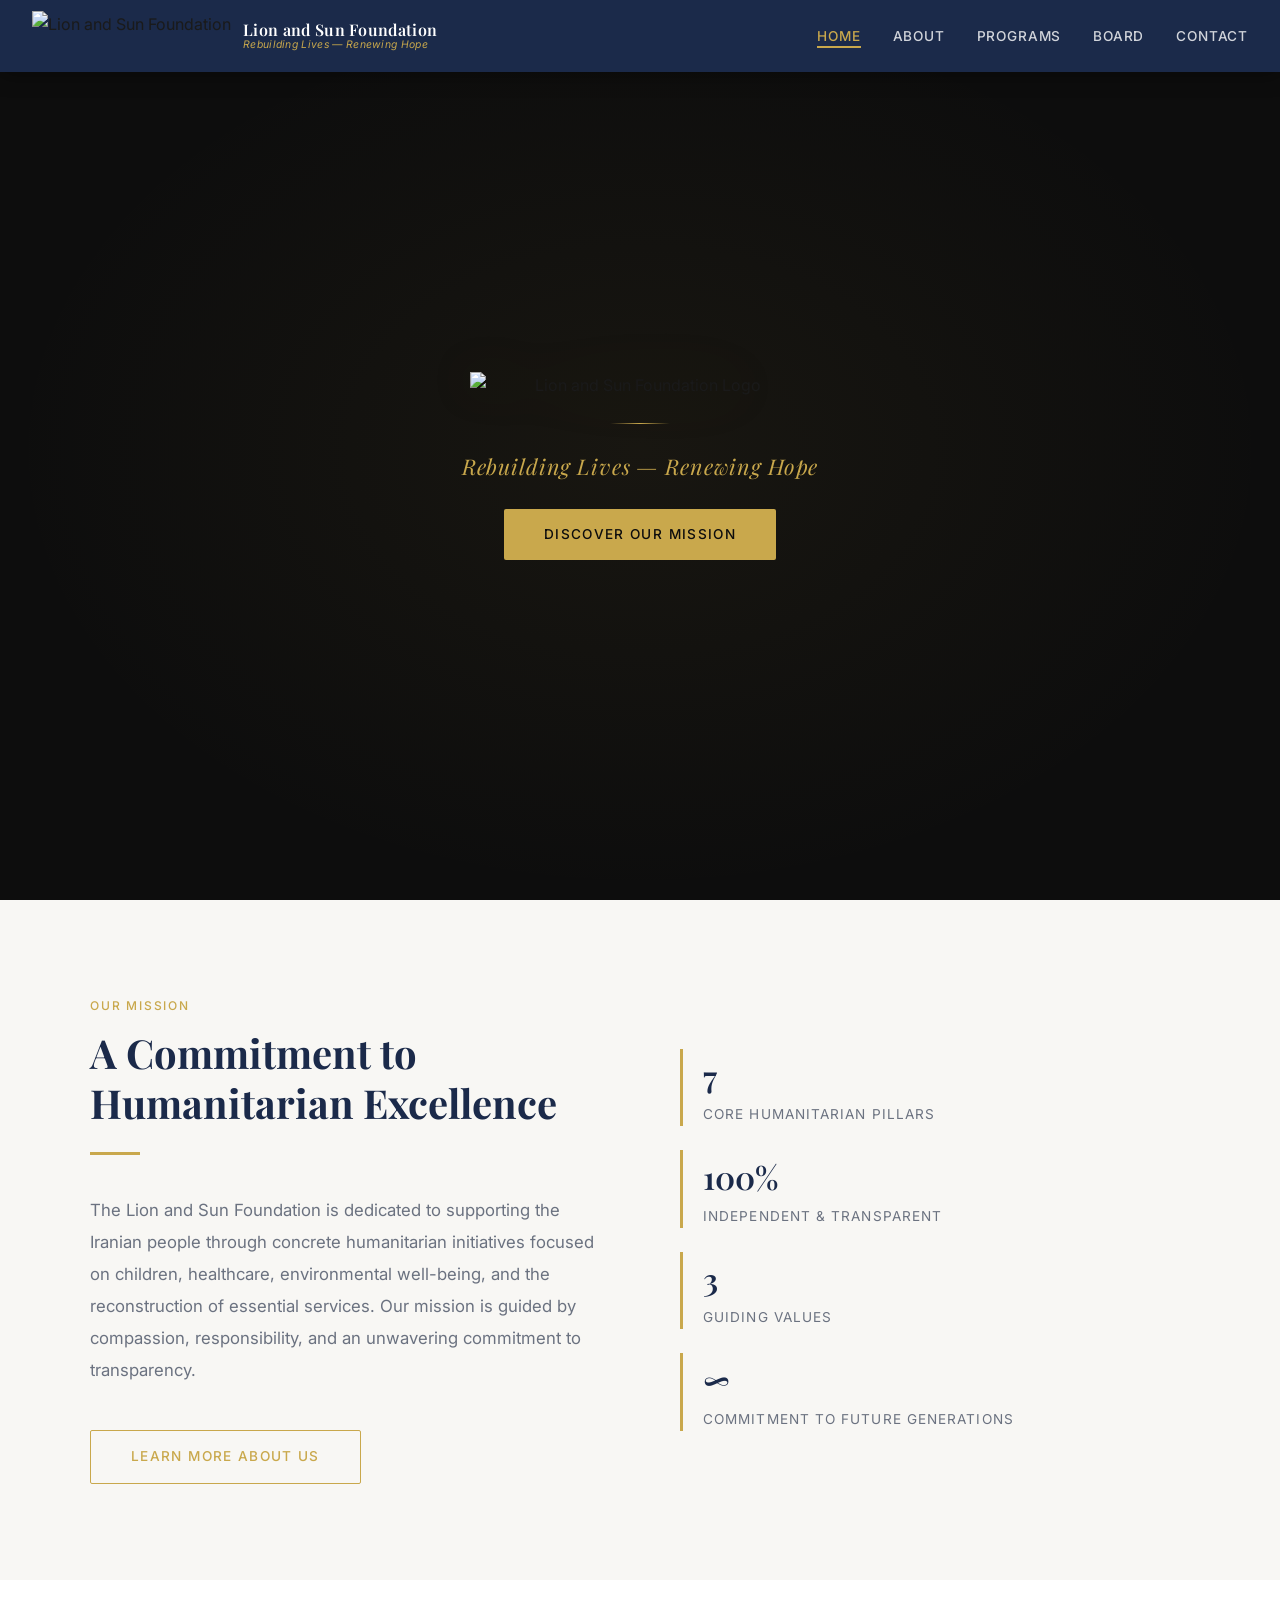
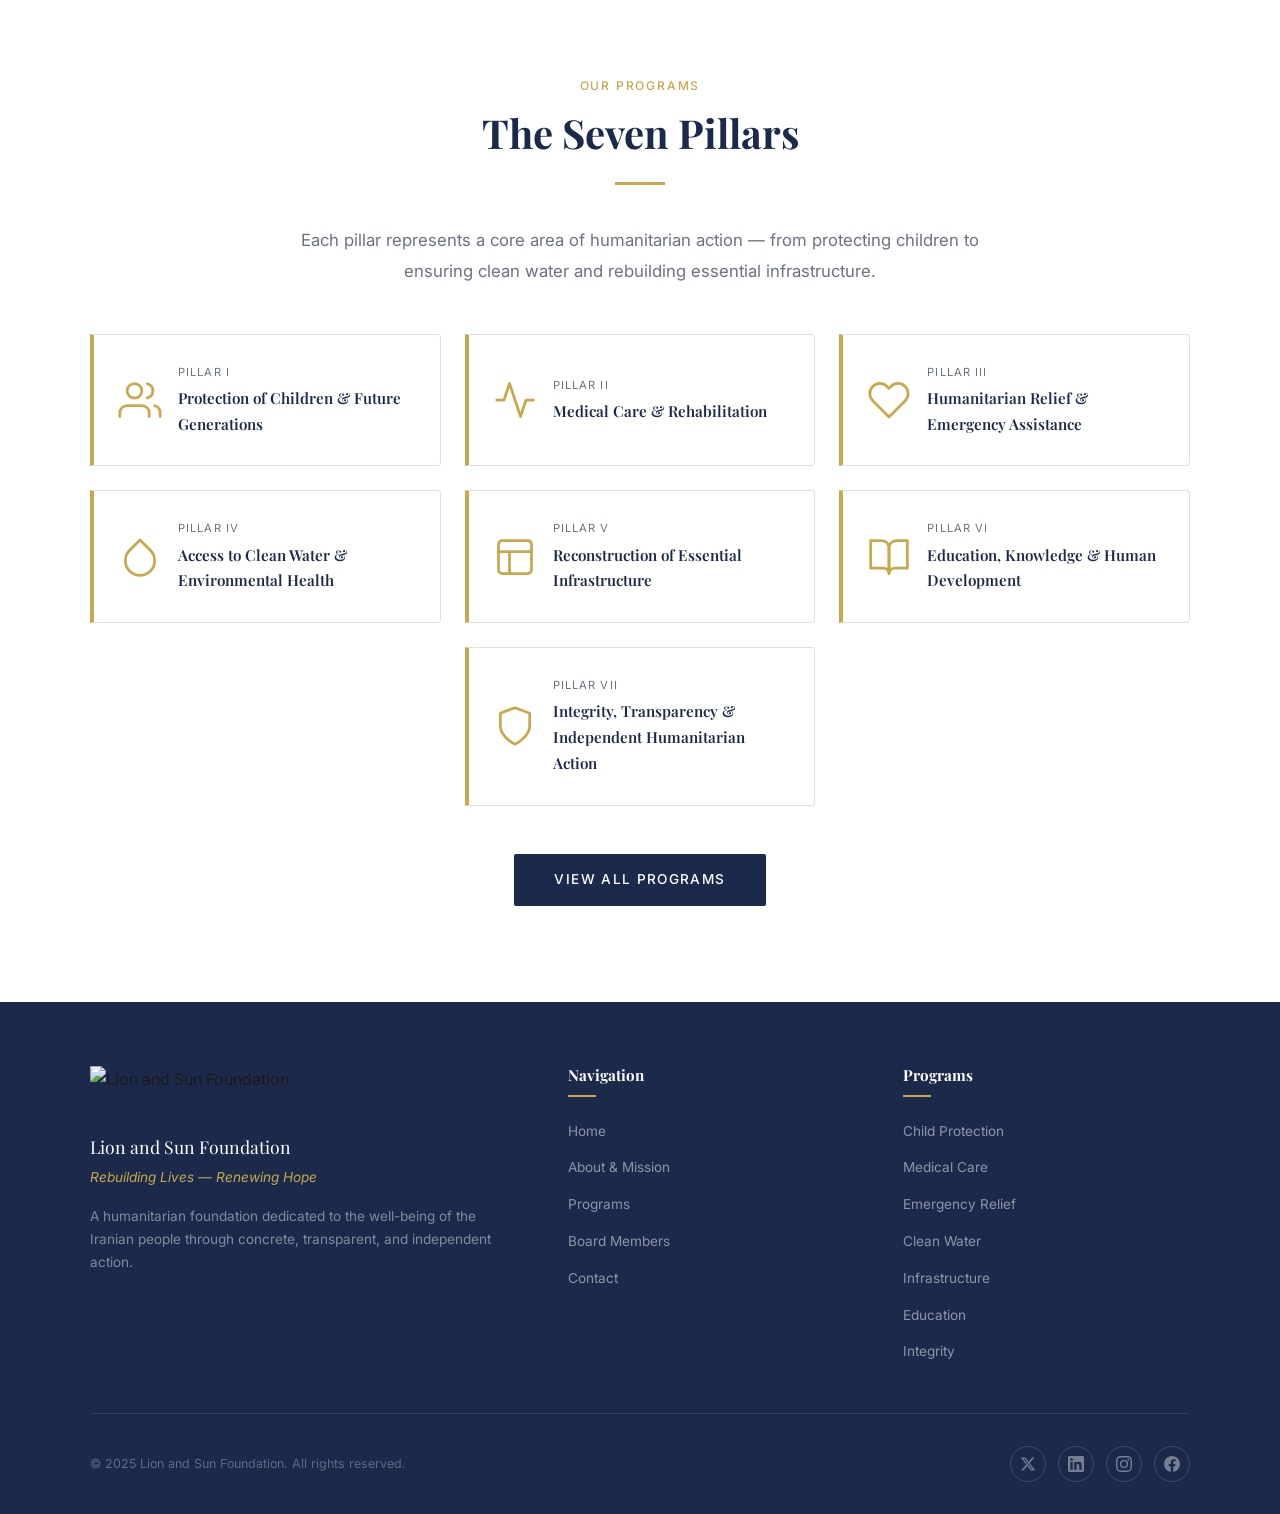
==== index.html @ 1ffb6595 "Initial commit — Lion and Sun Foundation website Complete 5-page institutional website: Home, About," ====
<!DOCTYPE html>
<html lang="en">
<head>
  <meta charset="UTF-8" />
  <meta name="viewport" content="width=device-width, initial-scale=1.0" />
  <title>Lion and Sun Foundation</title>
  <meta name="description" content="The Lion and Sun Foundation is dedicated to supporting the Iranian people through concrete humanitarian initiatives." />
  <link rel="icon" type="image/png" href="logo.png" />
  <link rel="stylesheet" href="styles.css" />
</head>
<body>

  <!-- ── NAVBAR ── -->
  <nav class="navbar" id="navbar">
    <a href="index.html" class="navbar-brand">
      <img src="logo.png" alt="Lion and Sun Foundation" />
      <div class="navbar-brand-text">
        <span class="navbar-brand-name">Lion and Sun Foundation</span>
        <span class="navbar-brand-tagline">Rebuilding Lives — Renewing Hope</span>
      </div>
    </a>
    <button class="navbar-toggle" aria-label="Toggle menu">
      <span></span><span></span><span></span>
    </button>
    <ul class="navbar-nav">
      <li><a href="index.html">Home</a></li>
      <li><a href="about.html">About</a></li>
      <li><a href="programs.html">Programs</a></li>
      <li><a href="board.html">Board</a></li>
      <li><a href="contact.html">Contact</a></li>
    </ul>
  </nav>

  <!-- ── HERO ── -->
  <section class="hero" id="hero">
    <div class="hero-inner">
      <img src="logo.png" alt="Lion and Sun Foundation Logo" class="hero-logo" />
      <div class="hero-divider"></div>
      <p class="hero-tagline">Rebuilding Lives — Renewing Hope</p>
      <div class="hero-cta">
        <a href="about.html" class="btn btn-gold">Discover Our Mission</a>
      </div>
    </div>
  </section>

  <!-- ── MISSION ── -->
  <section class="mission-section">
    <div class="container">
      <div class="mission-grid">
        <div>
          <p class="section-label reveal">Our Mission</p>
          <h2 class="section-title reveal">A Commitment to<br />Humanitarian Excellence</h2>
          <div class="section-divider reveal"></div>
          <p class="mission-text reveal">
            The Lion and Sun Foundation is dedicated to supporting the Iranian people through concrete humanitarian initiatives focused on children, healthcare, environmental well-being, and the reconstruction of essential services. Our mission is guided by compassion, responsibility, and an unwavering commitment to transparency.
          </p>
          <br />
          <a href="about.html" class="btn btn-outline-gold reveal" style="margin-top:1rem;">Learn More About Us</a>
        </div>
        <div class="mission-accent">
          <div class="mission-stat reveal reveal-delay-1">
            <div class="mission-stat-number">7</div>
            <div class="mission-stat-label">Core Humanitarian Pillars</div>
          </div>
          <div class="mission-stat reveal reveal-delay-2">
            <div class="mission-stat-number">100%</div>
            <div class="mission-stat-label">Independent &amp; Transparent</div>
          </div>
          <div class="mission-stat reveal reveal-delay-3">
            <div class="mission-stat-number">3</div>
            <div class="mission-stat-label">Guiding Values</div>
          </div>
          <div class="mission-stat reveal reveal-delay-4">
            <div class="mission-stat-number">∞</div>
            <div class="mission-stat-label">Commitment to Future Generations</div>
          </div>
        </div>
      </div>
    </div>
  </section>

  <!-- ── PILLARS PREVIEW ── -->
  <section class="pillars-section">
    <div class="container">
      <div class="text-center">
        <p class="section-label reveal">Our Programs</p>
        <h2 class="section-title reveal">The Seven Pillars</h2>
        <div class="section-divider center reveal"></div>
        <p class="section-intro reveal" style="margin: 0 auto 0;">
          Each pillar represents a core area of humanitarian action — from protecting children to ensuring clean water and rebuilding essential infrastructure.
        </p>
      </div>

      <div class="pillars-grid" style="margin-top:3rem;">

        <!-- Pillar 1 -->
        <a href="programs.html#pillar-1" class="pillar-card reveal reveal-delay-1">
          <div class="pillar-card-icon">
            <svg viewBox="0 0 24 24" fill="none" stroke="currentColor" stroke-width="1.5" stroke-linecap="round" stroke-linejoin="round">
              <path d="M17 21v-2a4 4 0 0 0-4-4H5a4 4 0 0 0-4 4v2"/>
              <circle cx="9" cy="7" r="4"/>
              <path d="M23 21v-2a4 4 0 0 0-3-3.87"/>
              <path d="M16 3.13a4 4 0 0 1 0 7.75"/>
            </svg>
          </div>
          <div>
            <div class="pillar-card-number">Pillar I</div>
            <div class="pillar-card-title">Protection of Children &amp; Future Generations</div>
          </div>
        </a>

        <!-- Pillar 2 -->
        <a href="programs.html#pillar-2" class="pillar-card reveal reveal-delay-2">
          <div class="pillar-card-icon">
            <svg viewBox="0 0 24 24" fill="none" stroke="currentColor" stroke-width="1.5" stroke-linecap="round" stroke-linejoin="round">
              <path d="M22 12h-4l-3 9L9 3l-3 9H2"/>
            </svg>
          </div>
          <div>
            <div class="pillar-card-number">Pillar II</div>
            <div class="pillar-card-title">Medical Care &amp; Rehabilitation</div>
          </div>
        </a>

        <!-- Pillar 3 -->
        <a href="programs.html#pillar-3" class="pillar-card reveal reveal-delay-3">
          <div class="pillar-card-icon">
            <svg viewBox="0 0 24 24" fill="none" stroke="currentColor" stroke-width="1.5" stroke-linecap="round" stroke-linejoin="round">
              <path d="M20.84 4.61a5.5 5.5 0 0 0-7.78 0L12 5.67l-1.06-1.06a5.5 5.5 0 0 0-7.78 7.78l1.06 1.06L12 21.23l7.78-7.78 1.06-1.06a5.5 5.5 0 0 0 0-7.78z"/>
            </svg>
          </div>
          <div>
            <div class="pillar-card-number">Pillar III</div>
            <div class="pillar-card-title">Humanitarian Relief &amp; Emergency Assistance</div>
          </div>
        </a>

        <!-- Pillar 4 -->
        <a href="programs.html#pillar-4" class="pillar-card reveal reveal-delay-1">
          <div class="pillar-card-icon">
            <svg viewBox="0 0 24 24" fill="none" stroke="currentColor" stroke-width="1.5" stroke-linecap="round" stroke-linejoin="round">
              <path d="M12 2.69l5.66 5.66a8 8 0 1 1-11.31 0z"/>
            </svg>
          </div>
          <div>
            <div class="pillar-card-number">Pillar IV</div>
            <div class="pillar-card-title">Access to Clean Water &amp; Environmental Health</div>
          </div>
        </a>

        <!-- Pillar 5 -->
        <a href="programs.html#pillar-5" class="pillar-card reveal reveal-delay-2">
          <div class="pillar-card-icon">
            <svg viewBox="0 0 24 24" fill="none" stroke="currentColor" stroke-width="1.5" stroke-linecap="round" stroke-linejoin="round">
              <rect x="3" y="3" width="18" height="18" rx="2" ry="2"/>
              <path d="M3 9h18M9 21V9"/>
            </svg>
          </div>
          <div>
            <div class="pillar-card-number">Pillar V</div>
            <div class="pillar-card-title">Reconstruction of Essential Infrastructure</div>
          </div>
        </a>

        <!-- Pillar 6 -->
        <a href="programs.html#pillar-6" class="pillar-card reveal reveal-delay-3">
          <div class="pillar-card-icon">
            <svg viewBox="0 0 24 24" fill="none" stroke="currentColor" stroke-width="1.5" stroke-linecap="round" stroke-linejoin="round">
              <path d="M2 3h6a4 4 0 0 1 4 4v14a3 3 0 0 0-3-3H2z"/>
              <path d="M22 3h-6a4 4 0 0 0-4 4v14a3 3 0 0 1 3-3h7z"/>
            </svg>
          </div>
          <div>
            <div class="pillar-card-number">Pillar VI</div>
            <div class="pillar-card-title">Education, Knowledge &amp; Human Development</div>
          </div>
        </a>

        <!-- Pillar 7 — centered last -->
        <a href="programs.html#pillar-7" class="pillar-card reveal" style="grid-column: 2;">
          <div class="pillar-card-icon">
            <svg viewBox="0 0 24 24" fill="none" stroke="currentColor" stroke-width="1.5" stroke-linecap="round" stroke-linejoin="round">
              <path d="M12 22s8-4 8-10V5l-8-3-8 3v7c0 6 8 10 8 10z"/>
            </svg>
          </div>
          <div>
            <div class="pillar-card-number">Pillar VII</div>
            <div class="pillar-card-title">Integrity, Transparency &amp; Independent Humanitarian Action</div>
          </div>
        </a>

      </div>

      <div class="text-center reveal" style="margin-top:3rem;">
        <a href="programs.html" class="btn btn-navy">View All Programs</a>
      </div>
    </div>
  </section>

  <!-- ── FOOTER ── -->
  <footer class="footer">
    <div class="footer-inner">
      <div class="footer-top">
        <div class="footer-brand">
          <img src="logo.png" alt="Lion and Sun Foundation" />
          <div class="footer-brand-name">Lion and Sun Foundation</div>
          <div class="footer-tagline">Rebuilding Lives — Renewing Hope</div>
          <p class="footer-desc">A humanitarian foundation dedicated to the well-being of the Iranian people through concrete, transparent, and independent action.</p>
        </div>
        <div class="footer-col">
          <h4>Navigation</h4>
          <ul>
            <li><a href="index.html">Home</a></li>
            <li><a href="about.html">About &amp; Mission</a></li>
            <li><a href="programs.html">Programs</a></li>
            <li><a href="board.html">Board Members</a></li>
            <li><a href="contact.html">Contact</a></li>
          </ul>
        </div>
        <div class="footer-col">
          <h4>Programs</h4>
          <ul>
            <li><a href="programs.html#pillar-1">Child Protection</a></li>
            <li><a href="programs.html#pillar-2">Medical Care</a></li>
            <li><a href="programs.html#pillar-3">Emergency Relief</a></li>
            <li><a href="programs.html#pillar-4">Clean Water</a></li>
            <li><a href="programs.html#pillar-5">Infrastructure</a></li>
            <li><a href="programs.html#pillar-6">Education</a></li>
            <li><a href="programs.html#pillar-7">Integrity</a></li>
          </ul>
        </div>
      </div>
      <div class="footer-bottom">
        <p class="footer-copy">&copy; 2025 Lion and Sun Foundation. All rights reserved.</p>
        <div class="footer-social">
          <!-- Twitter/X -->
          <a href="#" aria-label="Twitter">
            <svg width="16" height="16" viewBox="0 0 24 24" fill="currentColor"><path d="M18.244 2.25h3.308l-7.227 8.26 8.502 11.24H16.17l-5.214-6.817L4.99 21.75H1.68l7.73-8.835L1.254 2.25H8.08l4.713 6.231zm-1.161 17.52h1.833L7.084 4.126H5.117z"/></svg>
          </a>
          <!-- LinkedIn -->
          <a href="#" aria-label="LinkedIn">
            <svg width="16" height="16" viewBox="0 0 24 24" fill="currentColor"><path d="M20.447 20.452h-3.554v-5.569c0-1.328-.027-3.037-1.852-3.037-1.853 0-2.136 1.445-2.136 2.939v5.667H9.351V9h3.414v1.561h.046c.477-.9 1.637-1.85 3.37-1.85 3.601 0 4.267 2.37 4.267 5.455v6.286zM5.337 7.433a2.062 2.062 0 0 1-2.063-2.065 2.064 2.064 0 1 1 2.063 2.065zm1.782 13.019H3.555V9h3.564v11.452zM22.225 0H1.771C.792 0 0 .774 0 1.729v20.542C0 23.227.792 24 1.771 24h20.451C23.2 24 24 23.227 24 22.271V1.729C24 .774 23.2 0 22.222 0h.003z"/></svg>
          </a>
          <!-- Instagram -->
          <a href="#" aria-label="Instagram">
            <svg width="16" height="16" viewBox="0 0 24 24" fill="currentColor"><path d="M12 2.163c3.204 0 3.584.012 4.85.07 3.252.148 4.771 1.691 4.919 4.919.058 1.265.069 1.645.069 4.849 0 3.205-.012 3.584-.069 4.849-.149 3.225-1.664 4.771-4.919 4.919-1.266.058-1.644.07-4.85.07-3.204 0-3.584-.012-4.849-.07-3.26-.149-4.771-1.699-4.919-4.92-.058-1.265-.07-1.644-.07-4.849 0-3.204.013-3.583.07-4.849.149-3.227 1.664-4.771 4.919-4.919 1.266-.057 1.645-.069 4.849-.069zm0-2.163c-3.259 0-3.667.014-4.947.072-4.358.2-6.78 2.618-6.98 6.98-.059 1.281-.073 1.689-.073 4.948 0 3.259.014 3.668.072 4.948.2 4.358 2.618 6.78 6.98 6.98 1.281.058 1.689.072 4.948.072 3.259 0 3.668-.014 4.948-.072 4.354-.2 6.782-2.618 6.979-6.98.059-1.28.073-1.689.073-4.948 0-3.259-.014-3.667-.072-4.947-.196-4.354-2.617-6.78-6.979-6.98-1.281-.059-1.69-.073-4.949-.073zm0 5.838a6.162 6.162 0 1 0 0 12.324 6.162 6.162 0 0 0 0-12.324zM12 16a4 4 0 1 1 0-8 4 4 0 0 1 0 8zm6.406-11.845a1.44 1.44 0 1 0 0 2.881 1.44 1.44 0 0 0 0-2.881z"/></svg>
          </a>
          <!-- Facebook -->
          <a href="#" aria-label="Facebook">
            <svg width="16" height="16" viewBox="0 0 24 24" fill="currentColor"><path d="M24 12.073c0-6.627-5.373-12-12-12s-12 5.373-12 12c0 5.99 4.388 10.954 10.125 11.854v-8.385H7.078v-3.47h3.047V9.43c0-3.007 1.792-4.669 4.533-4.669 1.312 0 2.686.235 2.686.235v2.953H15.83c-1.491 0-1.956.925-1.956 1.874v2.25h3.328l-.532 3.47h-2.796v8.385C19.612 23.027 24 18.062 24 12.073z"/></svg>
          </a>
        </div>
      </div>
    </div>
  </footer>

  <script src="script.js"></script>
</body>
</html>
---- styles.css ----
/* ============================================
   LION AND SUN FOUNDATION — Global Styles
   ============================================ */

@import url('https://fonts.googleapis.com/css2?family=Playfair+Display:ital,wght@0,400;0,600;0,700;1,400;1,600&family=Inter:wght@300;400;500;600&display=swap');

:root {
  --navy: #1B2A4A;
  --gold: #C9A84C;
  --gold-light: #e0c278;
  --dark: #0D0D0D;
  --white: #FFFFFF;
  --light-bg: #F8F7F4;
  --text-dark: #1a1a1a;
  --text-muted: #6b7280;
  --border: #e5e0d5;
  --transition: all 0.3s ease;
}

*, *::before, *::after {
  box-sizing: border-box;
  margin: 0;
  padding: 0;
}

html {
  scroll-behavior: smooth;
}

body {
  font-family: 'Inter', sans-serif;
  color: var(--text-dark);
  background: var(--white);
  line-height: 1.7;
  overflow-x: hidden;
}

h1, h2, h3, h4, h5 {
  font-family: 'Playfair Display', serif;
  line-height: 1.25;
}

a {
  text-decoration: none;
  color: inherit;
}

img {
  max-width: 100%;
  display: block;
}

/* ============================================
   NAVBAR
   ============================================ */

.navbar {
  position: fixed;
  top: 0;
  left: 0;
  right: 0;
  z-index: 1000;
  background: var(--navy);
  padding: 0 2rem;
  height: 72px;
  display: flex;
  align-items: center;
  justify-content: space-between;
  box-shadow: 0 2px 20px rgba(0,0,0,0.4);
  transition: var(--transition);
}

.navbar.scrolled {
  height: 64px;
  background: rgba(27, 42, 74, 0.97);
  backdrop-filter: blur(10px);
}

.navbar-brand {
  display: flex;
  align-items: center;
  gap: 0.75rem;
}

.navbar-brand img {
  height: 50px;
  width: auto;
}

.navbar-brand-text {
  display: flex;
  flex-direction: column;
  line-height: 1.2;
}

.navbar-brand-name {
  font-family: 'Playfair Display', serif;
  font-size: 1rem;
  font-weight: 600;
  color: var(--white);
  letter-spacing: 0.02em;
}

.navbar-brand-tagline {
  font-size: 0.65rem;
  color: var(--gold);
  font-style: italic;
  letter-spacing: 0.03em;
}

.navbar-nav {
  display: flex;
  align-items: center;
  gap: 2rem;
  list-style: none;
}

.navbar-nav a {
  font-size: 0.85rem;
  font-weight: 500;
  color: rgba(255,255,255,0.8);
  letter-spacing: 0.06em;
  text-transform: uppercase;
  position: relative;
  padding-bottom: 4px;
  transition: var(--transition);
}

.navbar-nav a::after {
  content: '';
  position: absolute;
  bottom: 0;
  left: 0;
  width: 0;
  height: 2px;
  background: var(--gold);
  transition: width 0.3s ease;
}

.navbar-nav a:hover,
.navbar-nav a.active {
  color: var(--gold);
}

.navbar-nav a:hover::after,
.navbar-nav a.active::after {
  width: 100%;
}

.navbar-toggle {
  display: none;
  flex-direction: column;
  gap: 5px;
  cursor: pointer;
  padding: 4px;
  background: none;
  border: none;
}

.navbar-toggle span {
  display: block;
  width: 24px;
  height: 2px;
  background: var(--white);
  transition: var(--transition);
  border-radius: 2px;
}

.navbar-toggle.open span:nth-child(1) {
  transform: translateY(7px) rotate(45deg);
}

.navbar-toggle.open span:nth-child(2) {
  opacity: 0;
}

.navbar-toggle.open span:nth-child(3) {
  transform: translateY(-7px) rotate(-45deg);
}

/* ============================================
   HERO — HOME
   ============================================ */

.hero {
  min-height: 100vh;
  background: var(--dark);
  display: flex;
  align-items: center;
  justify-content: center;
  text-align: center;
  padding: 6rem 2rem 4rem;
  position: relative;
  overflow: hidden;
}

.hero::before {
  content: '';
  position: absolute;
  inset: 0;
  background: radial-gradient(ellipse at center, rgba(201,168,76,0.06) 0%, transparent 70%);
  pointer-events: none;
}

.hero-inner {
  display: flex;
  flex-direction: column;
  align-items: center;
  gap: 1.5rem;
  max-width: 700px;
  position: relative;
  z-index: 1;
}

.hero-logo {
  width: 340px;
  max-width: 90vw;
  animation: fadeInDown 1s ease forwards;
  filter: drop-shadow(0 0 40px rgba(201,168,76,0.15));
}

.hero-tagline {
  font-family: 'Playfair Display', serif;
  font-style: italic;
  font-size: 1.35rem;
  color: var(--gold);
  letter-spacing: 0.04em;
  animation: fadeInUp 1s ease 0.3s both;
}

.hero-divider {
  width: 60px;
  height: 1px;
  background: linear-gradient(90deg, transparent, var(--gold), transparent);
  animation: fadeIn 1s ease 0.5s both;
}

.hero-cta {
  animation: fadeInUp 1s ease 0.6s both;
}

/* ============================================
   PAGE HERO (non-home pages)
   ============================================ */

.page-hero {
  background: var(--dark);
  padding: 8rem 2rem 4rem;
  text-align: center;
  position: relative;
  overflow: hidden;
}

.page-hero::before {
  content: '';
  position: absolute;
  inset: 0;
  background: radial-gradient(ellipse at center, rgba(201,168,76,0.05) 0%, transparent 70%);
}

.page-hero-inner {
  position: relative;
  z-index: 1;
  max-width: 700px;
  margin: 0 auto;
}

.page-hero h1 {
  font-size: clamp(2rem, 4vw, 3rem);
  color: var(--white);
  margin-bottom: 1rem;
}

.page-hero-subtitle {
  font-size: 1rem;
  color: rgba(255,255,255,0.6);
  font-style: italic;
}

.page-hero-line {
  width: 60px;
  height: 2px;
  background: var(--gold);
  margin: 1.5rem auto 0;
}

/* ============================================
   BUTTONS
   ============================================ */

.btn {
  display: inline-block;
  padding: 0.9rem 2.5rem;
  font-size: 0.85rem;
  font-weight: 500;
  letter-spacing: 0.1em;
  text-transform: uppercase;
  border-radius: 2px;
  transition: var(--transition);
  cursor: pointer;
  font-family: 'Inter', sans-serif;
  border: none;
}

.btn-gold {
  background: var(--gold);
  color: var(--dark);
}

.btn-gold:hover {
  background: var(--gold-light);
  transform: translateY(-2px);
  box-shadow: 0 8px 24px rgba(201,168,76,0.3);
}

.btn-outline-gold {
  background: transparent;
  color: var(--gold);
  border: 1px solid var(--gold);
}

.btn-outline-gold:hover {
  background: var(--gold);
  color: var(--dark);
  transform: translateY(-2px);
}

.btn-navy {
  background: var(--navy);
  color: var(--white);
}

.btn-navy:hover {
  background: #243860;
  transform: translateY(-2px);
  box-shadow: 0 8px 24px rgba(27,42,74,0.3);
}

/* ============================================
   SECTIONS
   ============================================ */

section {
  padding: 6rem 2rem;
}

.container {
  max-width: 1100px;
  margin: 0 auto;
}

.section-label {
  font-size: 0.75rem;
  font-weight: 500;
  letter-spacing: 0.15em;
  text-transform: uppercase;
  color: var(--gold);
  margin-bottom: 0.75rem;
}

.section-title {
  font-size: clamp(1.75rem, 3.5vw, 2.5rem);
  color: var(--navy);
  margin-bottom: 1.5rem;
}

.section-title.light {
  color: var(--white);
}

.section-divider {
  width: 50px;
  height: 3px;
  background: var(--gold);
  margin-bottom: 2.5rem;
}

.section-divider.center {
  margin-left: auto;
  margin-right: auto;
}

.section-intro {
  font-size: 1.05rem;
  color: var(--text-muted);
  max-width: 680px;
  line-height: 1.8;
}

.section-intro.light {
  color: rgba(255,255,255,0.7);
}

.text-center {
  text-align: center;
}

/* ============================================
   MISSION SECTION — HOME
   ============================================ */

.mission-section {
  background: var(--light-bg);
}

.mission-grid {
  display: grid;
  grid-template-columns: 1fr 1fr;
  gap: 5rem;
  align-items: center;
}

.mission-text {
  font-size: 1.05rem;
  color: var(--text-muted);
  line-height: 1.9;
}

.mission-accent {
  display: flex;
  flex-direction: column;
  gap: 1.5rem;
}

.mission-stat {
  border-left: 3px solid var(--gold);
  padding-left: 1.25rem;
}

.mission-stat-number {
  font-family: 'Playfair Display', serif;
  font-size: 2rem;
  color: var(--navy);
  font-weight: 600;
}

.mission-stat-label {
  font-size: 0.85rem;
  color: var(--text-muted);
  text-transform: uppercase;
  letter-spacing: 0.08em;
}

/* ============================================
   PILLARS PREVIEW — HOME
   ============================================ */

.pillars-section {
  background: var(--white);
}

.pillars-grid {
  display: grid;
  grid-template-columns: repeat(3, 1fr);
  gap: 1.5rem;
  margin-top: 3rem;
}

.pillar-card {
  background: var(--white);
  border: 1px solid var(--border);
  border-left: 4px solid var(--gold);
  padding: 1.75rem 1.5rem;
  display: flex;
  align-items: center;
  gap: 1rem;
  transition: var(--transition);
  cursor: pointer;
  text-decoration: none;
  color: inherit;
  border-radius: 0 4px 4px 0;
}

.pillar-card:hover {
  transform: translateX(4px);
  box-shadow: 4px 4px 20px rgba(27,42,74,0.08);
  border-left-color: var(--navy);
}

.pillar-card-icon {
  width: 44px;
  height: 44px;
  flex-shrink: 0;
  color: var(--gold);
}

.pillar-card-title {
  font-family: 'Playfair Display', serif;
  font-size: 0.95rem;
  font-weight: 600;
  color: var(--navy);
}

.pillar-card-number {
  font-size: 0.7rem;
  color: var(--text-muted);
  text-transform: uppercase;
  letter-spacing: 0.1em;
  margin-bottom: 0.25rem;
}

/* ============================================
   PROGRAMS — FULL PILLARS
   ============================================ */

.pillar-full {
  padding: 3rem 0;
  border-bottom: 1px solid var(--border);
}

.pillar-full:last-child {
  border-bottom: none;
}

.pillar-full-inner {
  display: grid;
  grid-template-columns: 80px 1fr;
  gap: 2rem;
  align-items: start;
}

.pillar-icon-wrap {
  width: 80px;
  height: 80px;
  background: rgba(201,168,76,0.08);
  border: 1px solid rgba(201,168,76,0.2);
  border-radius: 50%;
  display: flex;
  align-items: center;
  justify-content: center;
  flex-shrink: 0;
  color: var(--gold);
}

.pillar-icon-wrap svg {
  width: 36px;
  height: 36px;
}

.pillar-full-label {
  font-size: 0.7rem;
  font-weight: 500;
  letter-spacing: 0.15em;
  text-transform: uppercase;
  color: var(--gold);
  margin-bottom: 0.5rem;
}

.pillar-full-title {
  font-size: 1.5rem;
  color: var(--navy);
  margin-bottom: 1rem;
}

.pillar-full-text {
  font-size: 1rem;
  color: var(--text-muted);
  line-height: 1.85;
  max-width: 760px;
}

/* ============================================
   VALUES — ABOUT
   ============================================ */

.values-section {
  background: var(--navy);
}

.values-grid {
  display: grid;
  grid-template-columns: repeat(3, 1fr);
  gap: 2rem;
  margin-top: 3rem;
}

.value-card {
  text-align: center;
  padding: 2.5rem 2rem;
  border: 1px solid rgba(255,255,255,0.1);
  border-radius: 4px;
  transition: var(--transition);
}

.value-card:hover {
  background: rgba(255,255,255,0.04);
  border-color: rgba(201,168,76,0.4);
  transform: translateY(-4px);
}

.value-icon {
  width: 56px;
  height: 56px;
  margin: 0 auto 1.5rem;
  color: var(--gold);
}

.value-title {
  font-family: 'Playfair Display', serif;
  font-size: 1.3rem;
  color: var(--white);
  margin-bottom: 0.75rem;
}

.value-text {
  font-size: 0.9rem;
  color: rgba(255,255,255,0.55);
  line-height: 1.7;
}

/* ============================================
   MANDATE — ABOUT
   ============================================ */

.mandate-section {
  background: var(--light-bg);
}

.mandate-block {
  max-width: 780px;
  margin: 0 auto;
  text-align: center;
}

.mandate-quote {
  font-family: 'Playfair Display', serif;
  font-style: italic;
  font-size: 1.4rem;
  color: var(--navy);
  line-height: 1.6;
  position: relative;
  padding: 2rem 3rem;
  border-left: 4px solid var(--gold);
  border-right: 4px solid var(--gold);
  text-align: left;
}

/* ============================================
   BOARD MEMBERS
   ============================================ */

.board-section {
  background: var(--white);
}

.board-grid {
  display: grid;
  grid-template-columns: repeat(3, 1fr);
  gap: 2rem;
  margin-top: 3rem;
}

.board-card {
  text-align: center;
  padding: 2.5rem 1.5rem;
  border: 1px solid var(--border);
  border-radius: 4px;
  transition: var(--transition);
  background: var(--white);
}

.board-card:hover {
  transform: translateY(-6px);
  box-shadow: 0 12px 40px rgba(27,42,74,0.1);
  border-color: var(--gold);
}

.board-photo {
  width: 110px;
  height: 110px;
  border-radius: 50%;
  background: linear-gradient(135deg, #dce3f0, #b8c5db);
  margin: 0 auto 1.25rem;
  display: flex;
  align-items: center;
  justify-content: center;
  border: 3px solid var(--border);
  overflow: hidden;
}

.board-photo svg {
  width: 54px;
  height: 54px;
  color: #8a9cc0;
}

.board-name {
  font-family: 'Playfair Display', serif;
  font-size: 1.1rem;
  color: var(--navy);
  margin-bottom: 0.4rem;
}

.board-title {
  font-size: 0.8rem;
  color: var(--gold);
  text-transform: uppercase;
  letter-spacing: 0.08em;
  font-weight: 500;
}

.board-divider {
  width: 30px;
  height: 2px;
  background: var(--gold);
  margin: 0.75rem auto;
}

.board-bio {
  font-size: 0.85rem;
  color: var(--text-muted);
  line-height: 1.6;
}

/* ============================================
   CONTACT
   ============================================ */

.contact-section {
  background: var(--white);
}

.contact-grid {
  display: grid;
  grid-template-columns: 1fr 1.6fr;
  gap: 5rem;
  align-items: start;
}

.contact-info h3 {
  font-size: 1.6rem;
  color: var(--navy);
  margin-bottom: 1rem;
}

.contact-info p {
  font-size: 1rem;
  color: var(--text-muted);
  line-height: 1.8;
  margin-bottom: 2rem;
}

.contact-social {
  display: flex;
  gap: 1rem;
  flex-wrap: wrap;
}

.social-link {
  width: 44px;
  height: 44px;
  border: 1px solid var(--border);
  display: flex;
  align-items: center;
  justify-content: center;
  border-radius: 50%;
  color: var(--navy);
  transition: var(--transition);
}

.social-link:hover {
  background: var(--navy);
  color: var(--white);
  border-color: var(--navy);
  transform: translateY(-3px);
}

.contact-form {
  background: var(--light-bg);
  padding: 2.5rem;
  border-radius: 4px;
  border: 1px solid var(--border);
}

.form-group {
  margin-bottom: 1.25rem;
}

.form-label {
  display: block;
  font-size: 0.78rem;
  font-weight: 500;
  letter-spacing: 0.08em;
  text-transform: uppercase;
  color: var(--navy);
  margin-bottom: 0.5rem;
}

.form-control {
  width: 100%;
  padding: 0.85rem 1rem;
  font-family: 'Inter', sans-serif;
  font-size: 0.95rem;
  color: var(--text-dark);
  background: var(--white);
  border: 1px solid var(--border);
  border-radius: 2px;
  outline: none;
  transition: var(--transition);
  resize: vertical;
}

.form-control:focus {
  border-color: var(--gold);
  box-shadow: 0 0 0 3px rgba(201,168,76,0.1);
}

.form-control::placeholder {
  color: #b0b0b0;
}

textarea.form-control {
  min-height: 130px;
}

.form-row {
  display: grid;
  grid-template-columns: 1fr 1fr;
  gap: 1rem;
}

.form-submit {
  margin-top: 0.5rem;
  width: 100%;
  padding: 1rem;
  font-size: 0.85rem;
}

/* ============================================
   FOOTER
   ============================================ */

.footer {
  background: var(--navy);
  padding: 4rem 2rem 2rem;
}

.footer-inner {
  max-width: 1100px;
  margin: 0 auto;
}

.footer-top {
  display: grid;
  grid-template-columns: 1.5fr 1fr 1fr;
  gap: 3rem;
  padding-bottom: 3rem;
  border-bottom: 1px solid rgba(255,255,255,0.1);
}

.footer-brand img {
  height: 50px;
  margin-bottom: 1rem;
}

.footer-brand-name {
  font-family: 'Playfair Display', serif;
  font-size: 1.1rem;
  color: var(--white);
  margin-bottom: 0.25rem;
}

.footer-tagline {
  font-style: italic;
  color: var(--gold);
  font-size: 0.85rem;
  margin-bottom: 1rem;
}

.footer-desc {
  font-size: 0.85rem;
  color: rgba(255,255,255,0.45);
  line-height: 1.7;
}

.footer-col h4 {
  font-family: 'Playfair Display', serif;
  font-size: 0.95rem;
  color: var(--white);
  margin-bottom: 1.25rem;
  position: relative;
  padding-bottom: 0.75rem;
}

.footer-col h4::after {
  content: '';
  position: absolute;
  bottom: 0;
  left: 0;
  width: 28px;
  height: 2px;
  background: var(--gold);
}

.footer-col ul {
  list-style: none;
  display: flex;
  flex-direction: column;
  gap: 0.6rem;
}

.footer-col ul a {
  font-size: 0.85rem;
  color: rgba(255,255,255,0.5);
  transition: var(--transition);
}

.footer-col ul a:hover {
  color: var(--gold);
  padding-left: 4px;
}

.footer-bottom {
  display: flex;
  align-items: center;
  justify-content: space-between;
  padding-top: 2rem;
  flex-wrap: wrap;
  gap: 1rem;
}

.footer-copy {
  font-size: 0.78rem;
  color: rgba(255,255,255,0.3);
}

.footer-social {
  display: flex;
  gap: 0.75rem;
}

.footer-social a {
  width: 36px;
  height: 36px;
  border: 1px solid rgba(255,255,255,0.15);
  display: flex;
  align-items: center;
  justify-content: center;
  border-radius: 50%;
  color: rgba(255,255,255,0.4);
  transition: var(--transition);
}

.footer-social a:hover {
  color: var(--gold);
  border-color: var(--gold);
}

/* ============================================
   ANIMATIONS
   ============================================ */

@keyframes fadeInDown {
  from { opacity: 0; transform: translateY(-30px); }
  to   { opacity: 1; transform: translateY(0); }
}

@keyframes fadeInUp {
  from { opacity: 0; transform: translateY(20px); }
  to   { opacity: 1; transform: translateY(0); }
}

@keyframes fadeIn {
  from { opacity: 0; }
  to   { opacity: 1; }
}

.reveal {
  opacity: 0;
  transform: translateY(24px);
  transition: opacity 0.7s ease, transform 0.7s ease;
}

.reveal.visible {
  opacity: 1;
  transform: translateY(0);
}

.reveal-delay-1 { transition-delay: 0.1s; }
.reveal-delay-2 { transition-delay: 0.2s; }
.reveal-delay-3 { transition-delay: 0.3s; }
.reveal-delay-4 { transition-delay: 0.4s; }
.reveal-delay-5 { transition-delay: 0.5s; }
.reveal-delay-6 { transition-delay: 0.6s; }

/* ============================================
   NOTICE BANNER
   ============================================ */

.toast {
  position: fixed;
  bottom: 2rem;
  right: 2rem;
  background: var(--navy);
  color: var(--white);
  padding: 1rem 1.5rem;
  border-left: 4px solid var(--gold);
  border-radius: 2px;
  font-size: 0.9rem;
  box-shadow: 0 8px 32px rgba(0,0,0,0.3);
  z-index: 9999;
  transform: translateX(120%);
  transition: transform 0.4s ease;
}

.toast.show {
  transform: translateX(0);
}

/* ============================================
   RESPONSIVE
   ============================================ */

@media (max-width: 960px) {
  .mission-grid,
  .contact-grid {
    grid-template-columns: 1fr;
    gap: 3rem;
  }

  .footer-top {
    grid-template-columns: 1fr 1fr;
  }

  .footer-top > :first-child {
    grid-column: 1 / -1;
  }

  .pillars-grid {
    grid-template-columns: repeat(2, 1fr);
  }
}

@media (max-width: 768px) {
  .navbar-nav {
    display: none;
    position: absolute;
    top: 72px;
    left: 0;
    right: 0;
    background: var(--navy);
    flex-direction: column;
    gap: 0;
    padding: 1rem 0;
    border-top: 1px solid rgba(255,255,255,0.1);
  }

  .navbar-nav.open {
    display: flex;
  }

  .navbar-nav li {
    width: 100%;
  }

  .navbar-nav a {
    display: block;
    padding: 0.85rem 2rem;
    border-bottom: 1px solid rgba(255,255,255,0.05);
  }

  .navbar-toggle {
    display: flex;
  }

  .pillars-grid {
    grid-template-columns: 1fr;
  }

  .values-grid {
    grid-template-columns: 1fr;
  }

  .board-grid {
    grid-template-columns: repeat(2, 1fr);
  }

  .pillar-full-inner {
    grid-template-columns: 1fr;
  }

  .pillar-icon-wrap {
    width: 60px;
    height: 60px;
  }

  .form-row {
    grid-template-columns: 1fr;
  }

  .footer-top {
    grid-template-columns: 1fr;
  }

  .footer-bottom {
    flex-direction: column;
    align-items: flex-start;
  }

  .mandate-quote {
    padding: 1.5rem;
    font-size: 1.1rem;
  }
}

@media (max-width: 480px) {
  section {
    padding: 4rem 1.25rem;
  }

  .board-grid {
    grid-template-columns: 1fr;
  }

  .contact-form {
    padding: 1.5rem;
  }

  .hero-logo {
    width: 260px;
  }
}
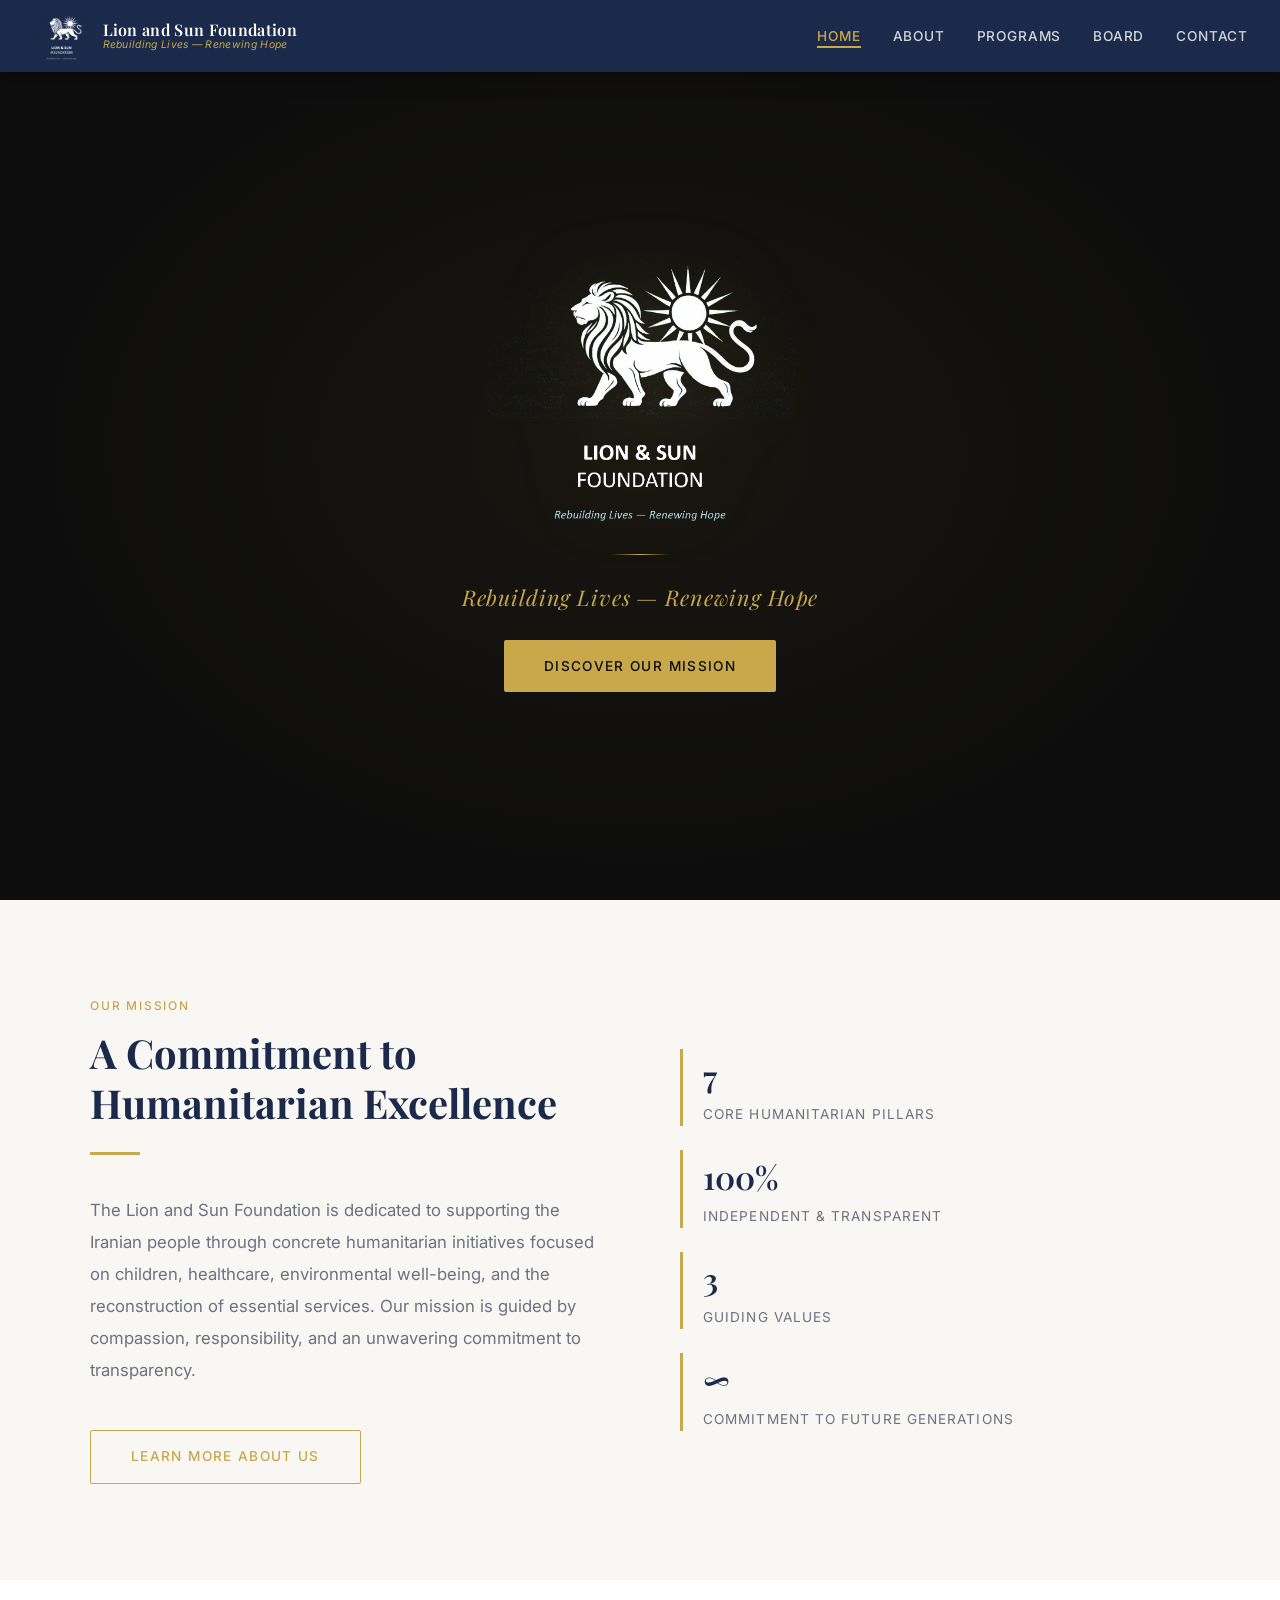
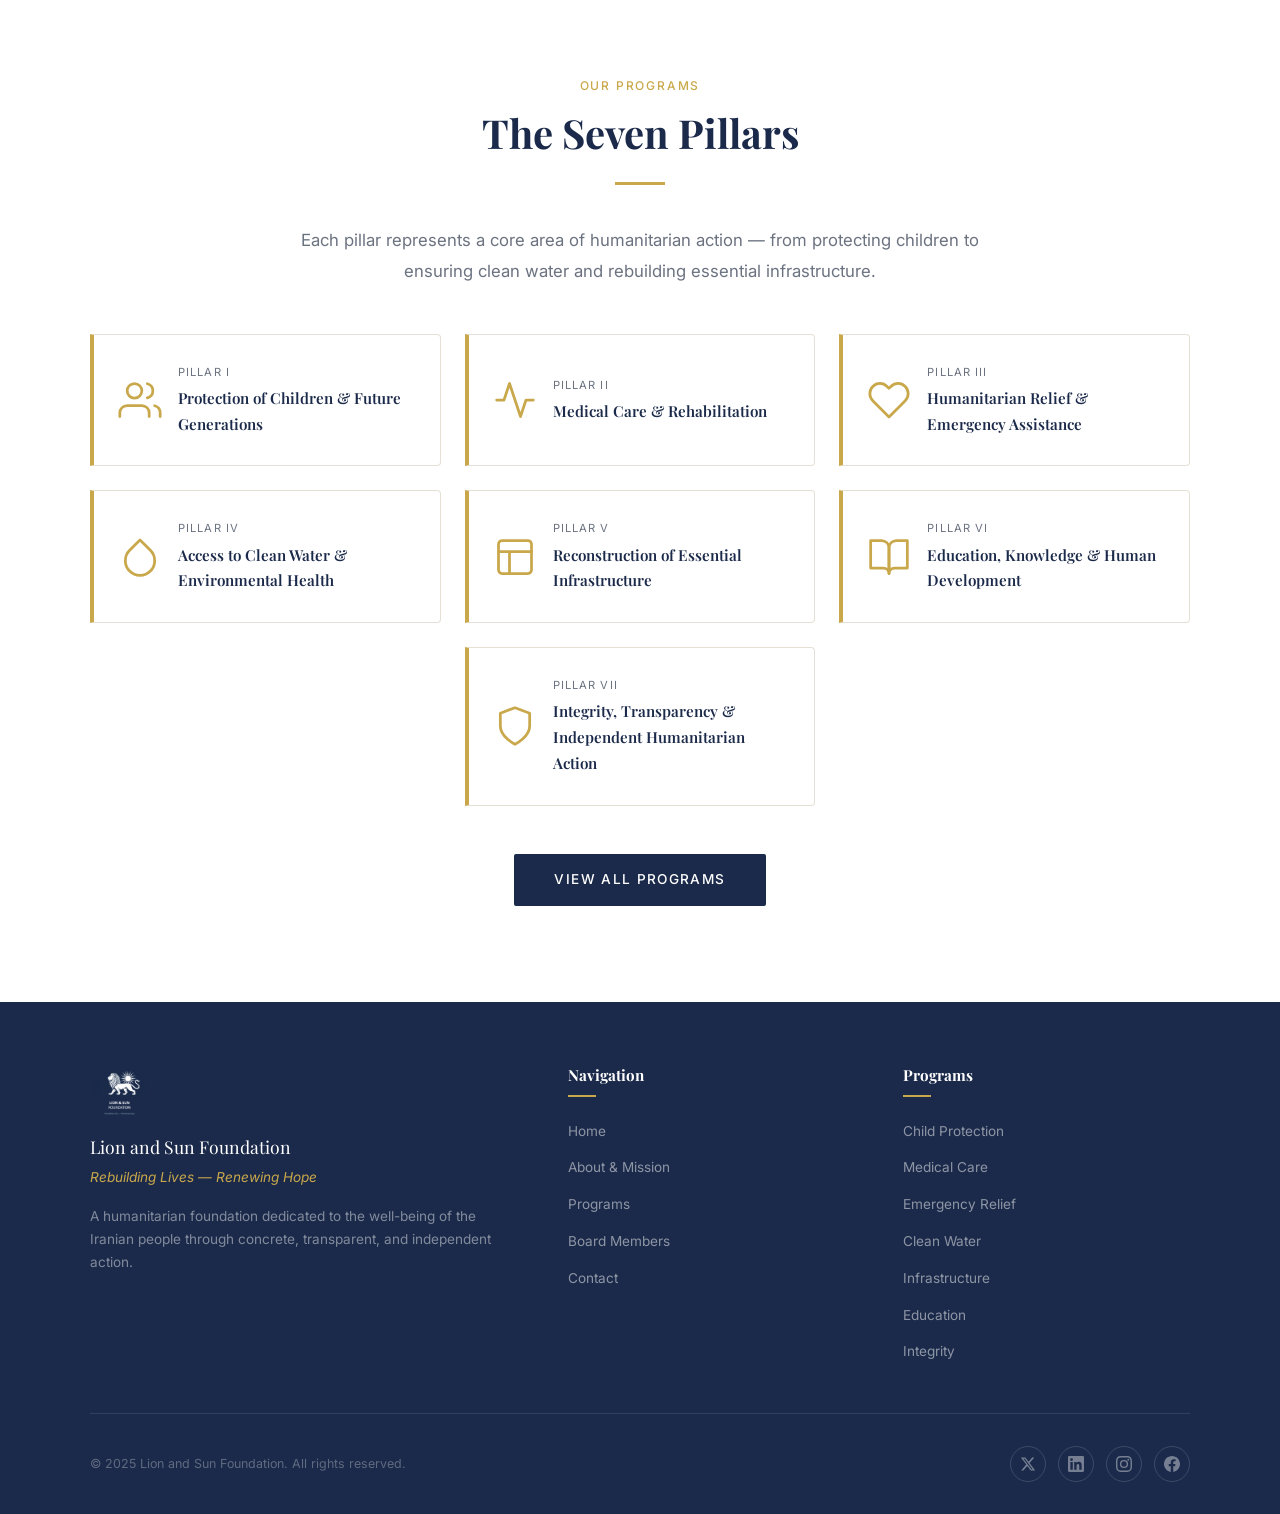
==== commit 47a06ce7: "Fix logo case sensitivity + add favicon - Rename Logo.png -> logo.png (fixes Vercel/Linux case sensi" ====
--- a/index.html
+++ b/index.html
@@ -5,7 +5,8 @@
   <meta name="viewport" content="width=device-width, initial-scale=1.0" />
   <title>Lion and Sun Foundation</title>
   <meta name="description" content="The Lion and Sun Foundation is dedicated to supporting the Iranian people through concrete humanitarian initiatives." />
-  <link rel="icon" type="image/png" href="logo.png" />
+  <link rel="icon" type="image/svg+xml" href="favicon.svg" />
+  <link rel="alternate icon" type="image/png" href="logo.png" />
   <link rel="stylesheet" href="styles.css" />
 </head>
 <body>
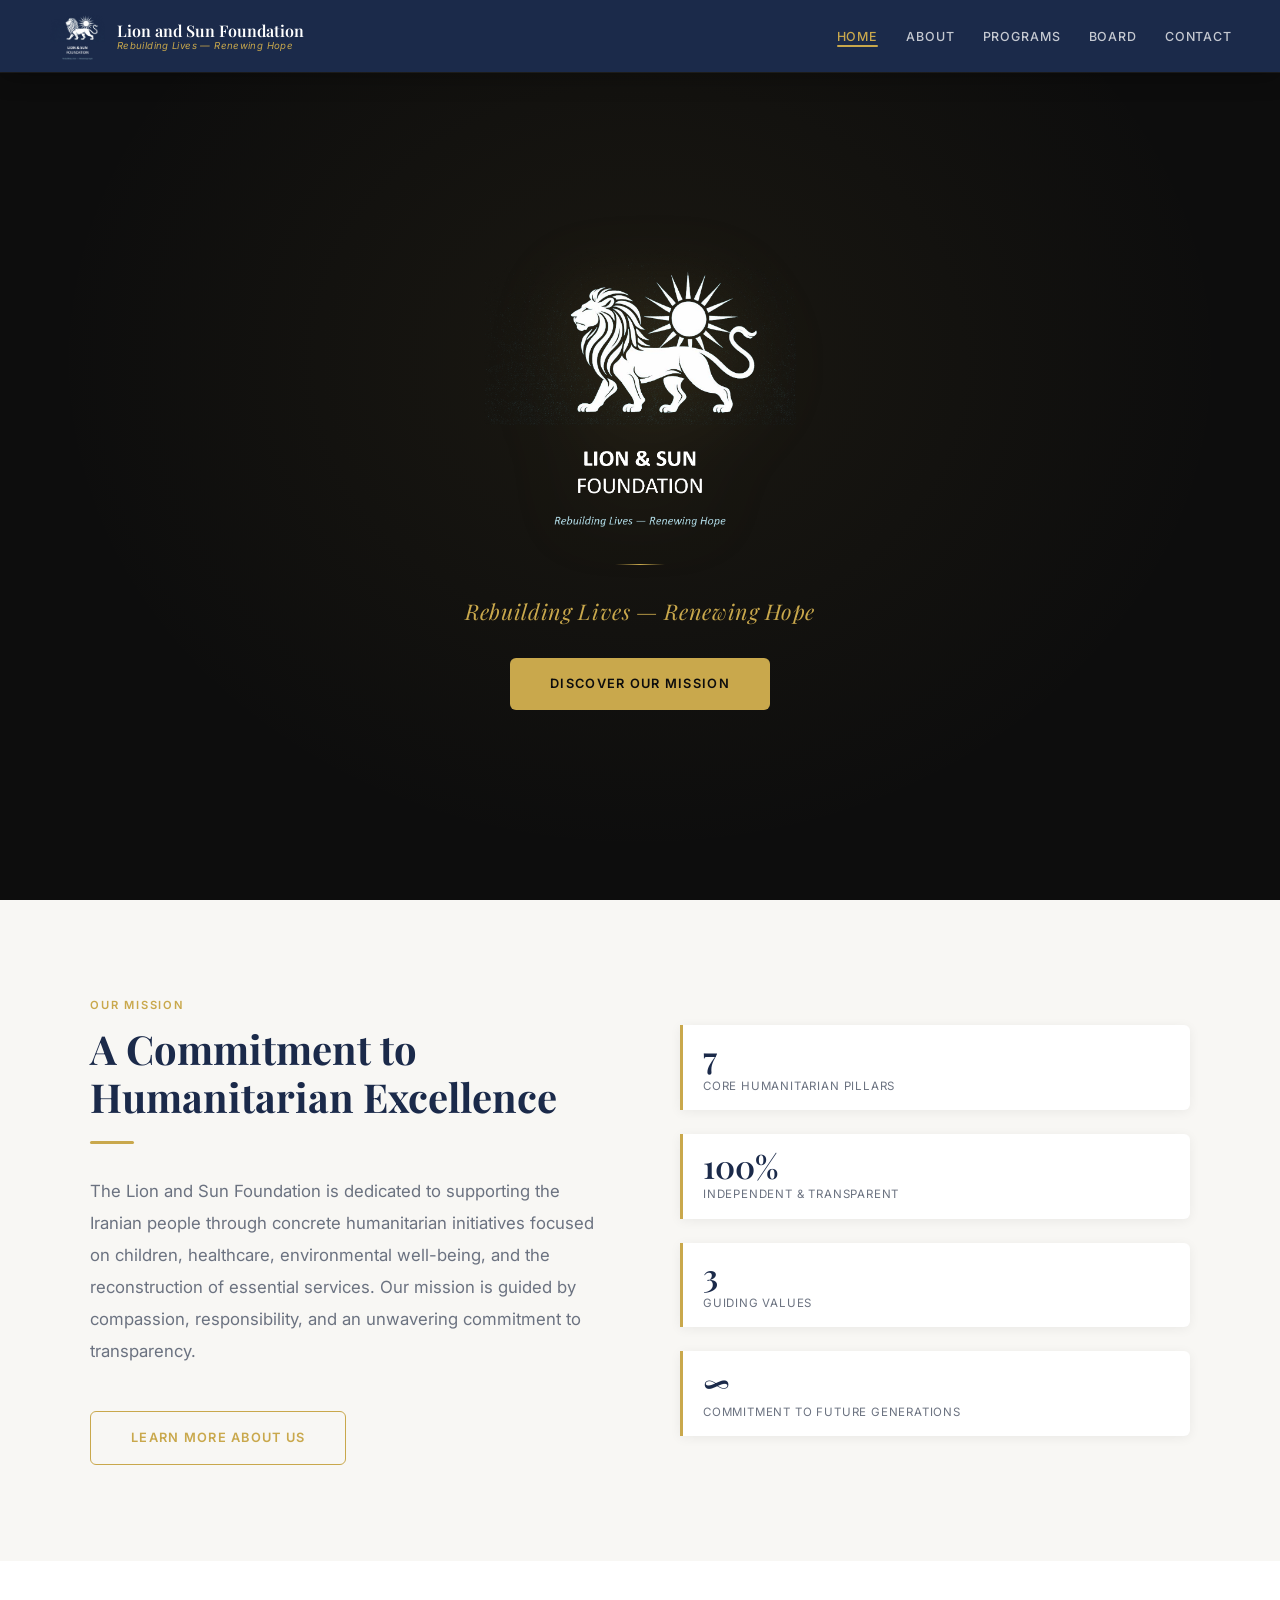
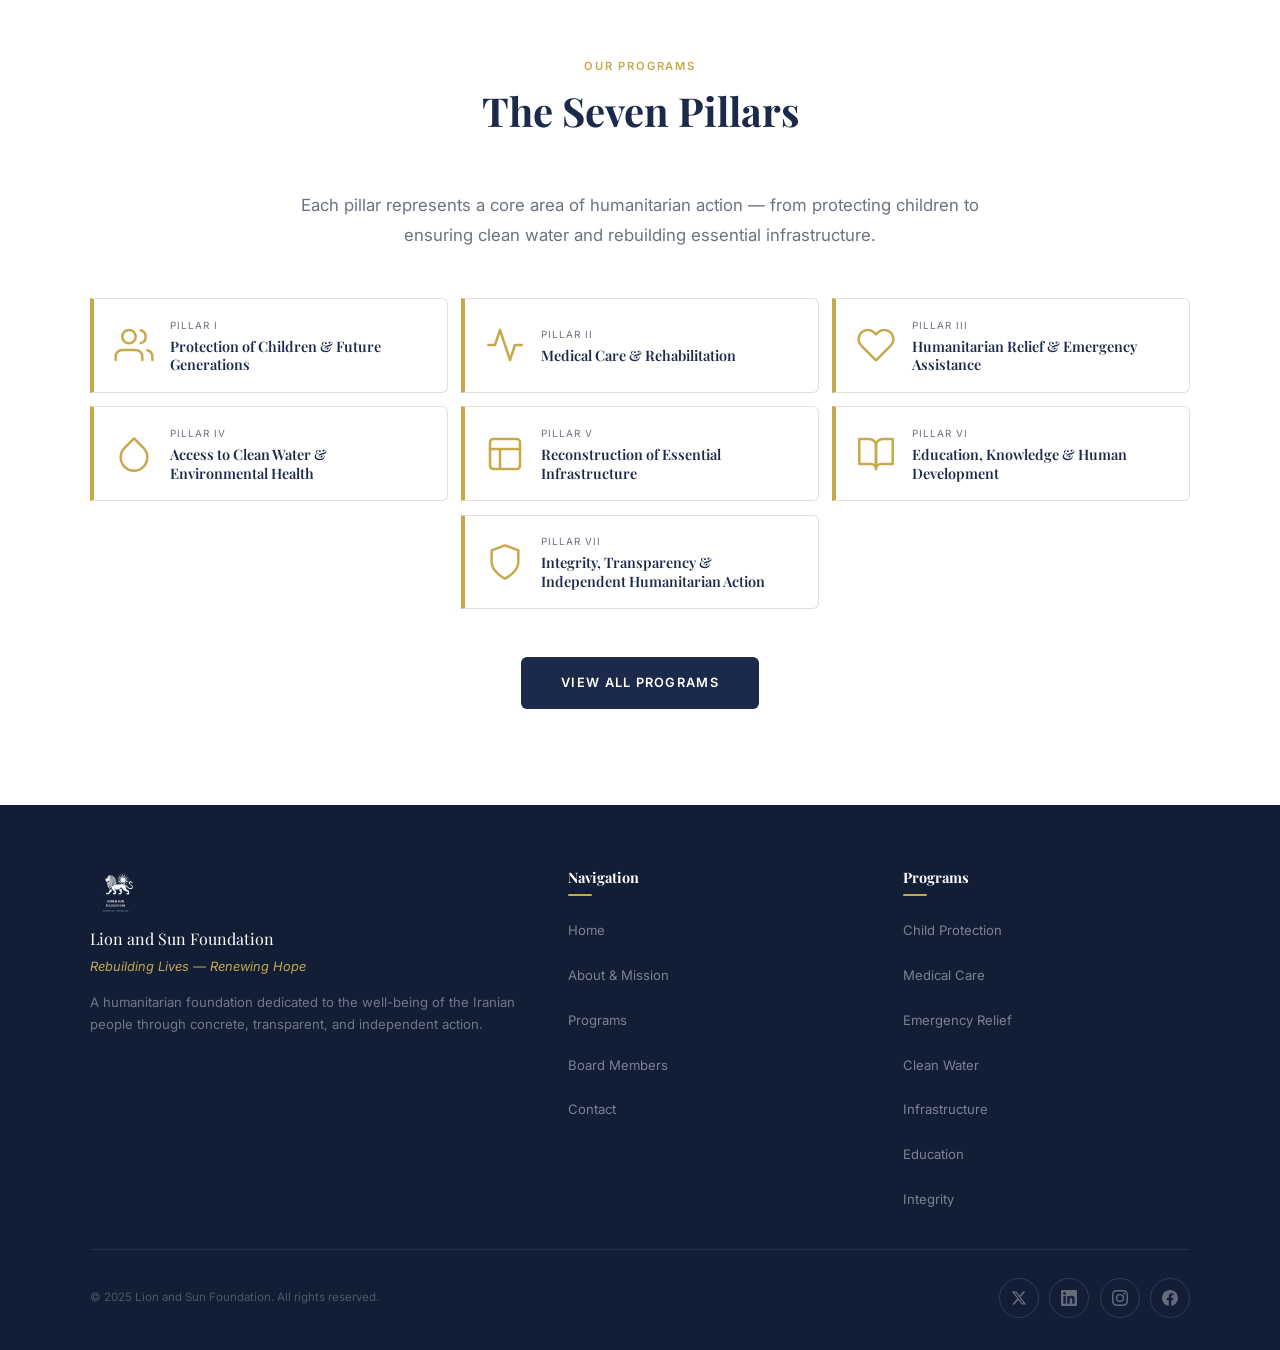
==== commit c50361a9: "Apple-grade mobile & tablet responsive redesign - Mobile-first CSS rewrite with 4 breakpoints (640/7" ====
--- a/index.html
+++ b/index.html
@@ -10,6 +10,20 @@
   <link rel="stylesheet" href="styles.css" />
 </head>
 <body>
+  <!-- ── MOBILE MENU OVERLAY ── -->
+  <div class="mobile-menu-overlay"></div>
+  <div class="mobile-menu">
+    <ul class="mobile-menu-nav">
+      <li><a href="index.html">Home</a></li>
+      <li><a href="about.html">About</a></li>
+      <li><a href="programs.html">Programs</a></li>
+      <li><a href="board.html">Board</a></li>
+      <li><a href="contact.html">Contact</a></li>
+    </ul>
+    <div class="mobile-menu-brand">
+      <p>Rebuilding Lives — Renewing Hope</p>
+    </div>
+  </div>
 
   <!-- ── NAVBAR ── -->
   <nav class="navbar" id="navbar">
--- a/styles.css
+++ b/styles.css
@@ -1,22 +1,41 @@
 /* ============================================
-   LION AND SUN FOUNDATION — Global Styles
+   LION AND SUN FOUNDATION
+   Apple-grade Mobile-First Design System
+   Breakpoints: 390 · 768 · 1024 · 1280
    ============================================ */
 
 @import url('https://fonts.googleapis.com/css2?family=Playfair+Display:ital,wght@0,400;0,600;0,700;1,400;1,600&family=Inter:wght@300;400;500;600&display=swap');
 
+/* ── TOKENS ───────────────────────────────── */
 :root {
-  --navy: #1B2A4A;
-  --gold: #C9A84C;
-  --gold-light: #e0c278;
-  --dark: #0D0D0D;
-  --white: #FFFFFF;
-  --light-bg: #F8F7F4;
-  --text-dark: #1a1a1a;
-  --text-muted: #6b7280;
-  --border: #e5e0d5;
-  --transition: all 0.3s ease;
-}
-
+  --navy:        #1B2A4A;
+  --navy-deep:   #111e36;
+  --gold:        #C9A84C;
+  --gold-light:  #e0c278;
+  --gold-dim:    rgba(201,168,76,0.12);
+  --dark:        #0D0D0D;
+  --white:       #FFFFFF;
+  --light-bg:    #F8F7F4;
+  --text-dark:   #1a1a1a;
+  --text-muted:  #6b7280;
+  --border:      #e5e0d5;
+  --radius-sm:   6px;
+  --radius-md:   12px;
+  --radius-lg:   20px;
+  --shadow-sm:   0 2px 12px rgba(0,0,0,0.06);
+  --shadow-md:   0 8px 32px rgba(27,42,74,0.10);
+  --shadow-lg:   0 20px 60px rgba(27,42,74,0.14);
+  --transition:  all 0.28s cubic-bezier(0.4,0,0.2,1);
+  --nav-h:       64px;
+
+  /* Safe area (iPhone notch / Dynamic Island / home bar) */
+  --safe-top:    env(safe-area-inset-top, 0px);
+  --safe-bottom: env(safe-area-inset-bottom, 0px);
+  --safe-left:   env(safe-area-inset-left, 0px);
+  --safe-right:  env(safe-area-inset-right, 0px);
+}
+
+/* ── RESET ────────────────────────────────── */
 *, *::before, *::after {
   box-sizing: border-box;
   margin: 0;
@@ -25,29 +44,39 @@
 
 html {
   scroll-behavior: smooth;
+  -webkit-text-size-adjust: 100%;
+  text-size-adjust: 100%;
 }
 
 body {
-  font-family: 'Inter', sans-serif;
+  font-family: 'Inter', -apple-system, BlinkMacSystemFont, sans-serif;
   color: var(--text-dark);
   background: var(--white);
   line-height: 1.7;
   overflow-x: hidden;
+  -webkit-font-smoothing: antialiased;
+  -moz-osx-font-smoothing: grayscale;
 }
 
 h1, h2, h3, h4, h5 {
-  font-family: 'Playfair Display', serif;
-  line-height: 1.25;
+  font-family: 'Playfair Display', Georgia, serif;
+  line-height: 1.2;
 }
 
 a {
   text-decoration: none;
   color: inherit;
+  -webkit-tap-highlight-color: transparent;
 }
 
 img {
   max-width: 100%;
   display: block;
+}
+
+button {
+  -webkit-tap-highlight-color: transparent;
+  touch-action: manipulation;
 }
 
 /* ============================================
@@ -59,137 +88,249 @@
   top: 0;
   left: 0;
   right: 0;
-  z-index: 1000;
+  z-index: 900;
   background: var(--navy);
-  padding: 0 2rem;
-  height: 72px;
+  height: var(--nav-h);
   display: flex;
   align-items: center;
   justify-content: space-between;
-  box-shadow: 0 2px 20px rgba(0,0,0,0.4);
-  transition: var(--transition);
+  padding: 0 max(1.25rem, var(--safe-left)) 0 max(1.25rem, var(--safe-right));
+  box-shadow: 0 1px 0 rgba(255,255,255,0.06), 0 4px 24px rgba(0,0,0,0.3);
+  transition: background 0.3s ease, box-shadow 0.3s ease;
 }
 
 .navbar.scrolled {
-  height: 64px;
-  background: rgba(27, 42, 74, 0.97);
-  backdrop-filter: blur(10px);
-}
-
+  background: rgba(17, 30, 54, 0.96);
+  backdrop-filter: blur(20px) saturate(1.8);
+  -webkit-backdrop-filter: blur(20px) saturate(1.8);
+  box-shadow: 0 1px 0 rgba(255,255,255,0.06), 0 8px 32px rgba(0,0,0,0.4);
+}
+
+/* Brand */
 .navbar-brand {
   display: flex;
   align-items: center;
-  gap: 0.75rem;
+  gap: 0.65rem;
+  min-width: 0;
 }
 
 .navbar-brand img {
-  height: 50px;
+  height: 40px;
   width: auto;
+  flex-shrink: 0;
 }
 
 .navbar-brand-text {
   display: flex;
   flex-direction: column;
   line-height: 1.2;
+  min-width: 0;
 }
 
 .navbar-brand-name {
   font-family: 'Playfair Display', serif;
-  font-size: 1rem;
+  font-size: 0.9rem;
   font-weight: 600;
   color: var(--white);
-  letter-spacing: 0.02em;
+  white-space: nowrap;
+  overflow: hidden;
+  text-overflow: ellipsis;
 }
 
 .navbar-brand-tagline {
-  font-size: 0.65rem;
+  font-size: 0.6rem;
   color: var(--gold);
   font-style: italic;
-  letter-spacing: 0.03em;
-}
-
+  letter-spacing: 0.04em;
+  white-space: nowrap;
+}
+
+/* Desktop nav links */
 .navbar-nav {
   display: flex;
   align-items: center;
-  gap: 2rem;
+  gap: 1.75rem;
   list-style: none;
 }
 
 .navbar-nav a {
-  font-size: 0.85rem;
+  font-size: 0.78rem;
   font-weight: 500;
-  color: rgba(255,255,255,0.8);
-  letter-spacing: 0.06em;
+  color: rgba(255,255,255,0.75);
+  letter-spacing: 0.07em;
   text-transform: uppercase;
   position: relative;
-  padding-bottom: 4px;
-  transition: var(--transition);
+  padding-bottom: 3px;
+  transition: color 0.25s ease;
 }
 
 .navbar-nav a::after {
   content: '';
   position: absolute;
-  bottom: 0;
-  left: 0;
-  width: 0;
-  height: 2px;
+  bottom: 0; left: 0;
+  width: 0; height: 2px;
   background: var(--gold);
-  transition: width 0.3s ease;
-}
-
-.navbar-nav a:hover,
-.navbar-nav a.active {
-  color: var(--gold);
-}
-
-.navbar-nav a:hover::after,
-.navbar-nav a.active::after {
-  width: 100%;
-}
-
+  border-radius: 2px;
+  transition: width 0.3s cubic-bezier(0.4,0,0.2,1);
+}
+
+@media (hover: hover) {
+  .navbar-nav a:hover { color: var(--gold); }
+  .navbar-nav a:hover::after { width: 100%; }
+}
+
+.navbar-nav a.active { color: var(--gold); }
+.navbar-nav a.active::after { width: 100%; }
+
+/* Hamburger button */
 .navbar-toggle {
   display: none;
   flex-direction: column;
+  justify-content: center;
   gap: 5px;
   cursor: pointer;
-  padding: 4px;
+  padding: 8px;
+  margin-right: -8px;
   background: none;
   border: none;
+  border-radius: 8px;
+  min-width: 44px;
+  min-height: 44px;
+  align-items: center;
 }
 
 .navbar-toggle span {
   display: block;
-  width: 24px;
-  height: 2px;
+  width: 22px;
+  height: 1.5px;
   background: var(--white);
-  transition: var(--transition);
   border-radius: 2px;
-}
-
-.navbar-toggle.open span:nth-child(1) {
-  transform: translateY(7px) rotate(45deg);
-}
-
-.navbar-toggle.open span:nth-child(2) {
+  transition: transform 0.3s cubic-bezier(0.4,0,0.2,1), opacity 0.2s ease;
+  transform-origin: center;
+}
+
+.navbar-toggle.open span:nth-child(1) { transform: translateY(6.5px) rotate(45deg); }
+.navbar-toggle.open span:nth-child(2) { opacity: 0; transform: scaleX(0); }
+.navbar-toggle.open span:nth-child(3) { transform: translateY(-6.5px) rotate(-45deg); }
+
+/* ── MOBILE MENU OVERLAY ────────────────── */
+.mobile-menu-overlay {
+  display: none;
+  position: fixed;
+  inset: 0;
+  z-index: 800;
+  background: rgba(0,0,0,0.5);
+  backdrop-filter: blur(4px);
+  -webkit-backdrop-filter: blur(4px);
   opacity: 0;
-}
-
-.navbar-toggle.open span:nth-child(3) {
-  transform: translateY(-7px) rotate(-45deg);
-}
-
-/* ============================================
-   HERO — HOME
+  transition: opacity 0.3s ease;
+}
+
+.mobile-menu {
+  display: none;
+  position: fixed;
+  top: 0; right: 0;
+  width: min(320px, 85vw);
+  height: 100%;
+  height: 100dvh;
+  background: var(--navy-deep);
+  z-index: 850;
+  transform: translateX(100%);
+  transition: transform 0.38s cubic-bezier(0.4,0,0.2,1);
+  overflow-y: auto;
+  overscroll-behavior: contain;
+  padding-top: calc(var(--nav-h) + var(--safe-top));
+  padding-bottom: calc(2rem + var(--safe-bottom));
+  padding-left: 2rem;
+  padding-right: 2rem;
+  box-shadow: -20px 0 60px rgba(0,0,0,0.5);
+}
+
+.mobile-menu.open {
+  transform: translateX(0);
+}
+
+.mobile-menu-overlay.open {
+  opacity: 1;
+}
+
+.mobile-menu-nav {
+  list-style: none;
+  padding-top: 1.5rem;
+  display: flex;
+  flex-direction: column;
+}
+
+.mobile-menu-nav li {
+  opacity: 0;
+  transform: translateX(20px);
+  transition: opacity 0.3s ease, transform 0.3s ease;
+}
+
+.mobile-menu.open .mobile-menu-nav li {
+  opacity: 1;
+  transform: translateX(0);
+}
+
+.mobile-menu.open .mobile-menu-nav li:nth-child(1) { transition-delay: 0.08s; }
+.mobile-menu.open .mobile-menu-nav li:nth-child(2) { transition-delay: 0.13s; }
+.mobile-menu.open .mobile-menu-nav li:nth-child(3) { transition-delay: 0.18s; }
+.mobile-menu.open .mobile-menu-nav li:nth-child(4) { transition-delay: 0.23s; }
+.mobile-menu.open .mobile-menu-nav li:nth-child(5) { transition-delay: 0.28s; }
+
+.mobile-menu-nav a {
+  display: flex;
+  align-items: center;
+  justify-content: space-between;
+  padding: 1rem 0;
+  border-bottom: 1px solid rgba(255,255,255,0.07);
+  font-size: 1rem;
+  font-weight: 500;
+  color: rgba(255,255,255,0.85);
+  letter-spacing: 0.04em;
+  min-height: 56px;
+  transition: color 0.2s ease;
+}
+
+.mobile-menu-nav a::after {
+  content: '→';
+  font-size: 0.85rem;
+  color: var(--gold);
+  opacity: 0.6;
+}
+
+.mobile-menu-nav a.active,
+.mobile-menu-nav a:active {
+  color: var(--gold);
+}
+
+.mobile-menu-brand {
+  padding: 1.5rem 0 0;
+  border-top: 1px solid rgba(255,255,255,0.07);
+  margin-top: 1rem;
+}
+
+.mobile-menu-brand p {
+  font-family: 'Playfair Display', serif;
+  font-style: italic;
+  font-size: 0.8rem;
+  color: var(--gold);
+  opacity: 0.7;
+}
+
+/* ============================================
+   HERO
    ============================================ */
 
 .hero {
   min-height: 100vh;
+  min-height: 100dvh;
   background: var(--dark);
   display: flex;
   align-items: center;
   justify-content: center;
   text-align: center;
-  padding: 6rem 2rem 4rem;
+  padding: calc(var(--nav-h) + var(--safe-top) + 2rem) max(1.5rem, var(--safe-right)) calc(3rem + var(--safe-bottom)) max(1.5rem, var(--safe-left));
   position: relative;
   overflow: hidden;
 }
@@ -198,7 +339,7 @@
   content: '';
   position: absolute;
   inset: 0;
-  background: radial-gradient(ellipse at center, rgba(201,168,76,0.06) 0%, transparent 70%);
+  background: radial-gradient(ellipse at 50% 40%, rgba(201,168,76,0.07) 0%, transparent 65%);
   pointer-events: none;
 }
 
@@ -206,46 +347,51 @@
   display: flex;
   flex-direction: column;
   align-items: center;
-  gap: 1.5rem;
-  max-width: 700px;
+  gap: clamp(1rem, 3vw, 1.75rem);
+  max-width: 680px;
+  width: 100%;
   position: relative;
   z-index: 1;
 }
 
 .hero-logo {
-  width: 340px;
-  max-width: 90vw;
-  animation: fadeInDown 1s ease forwards;
-  filter: drop-shadow(0 0 40px rgba(201,168,76,0.15));
+  width: clamp(200px, 55vw, 340px);
+  max-width: 90%;
+  animation: fadeInDown 0.9s cubic-bezier(0.4,0,0.2,1) forwards;
+  filter: drop-shadow(0 0 40px rgba(201,168,76,0.18));
 }
 
 .hero-tagline {
   font-family: 'Playfair Display', serif;
   font-style: italic;
-  font-size: 1.35rem;
+  font-size: clamp(1rem, 3.5vw, 1.35rem);
   color: var(--gold);
-  letter-spacing: 0.04em;
-  animation: fadeInUp 1s ease 0.3s both;
+  letter-spacing: 0.03em;
+  animation: fadeInUp 0.9s ease 0.3s both;
+  padding: 0 1rem;
 }
 
 .hero-divider {
-  width: 60px;
+  width: 50px;
   height: 1px;
   background: linear-gradient(90deg, transparent, var(--gold), transparent);
-  animation: fadeIn 1s ease 0.5s both;
+  animation: fadeIn 0.9s ease 0.5s both;
 }
 
 .hero-cta {
-  animation: fadeInUp 1s ease 0.6s both;
-}
-
-/* ============================================
-   PAGE HERO (non-home pages)
+  animation: fadeInUp 0.9s ease 0.6s both;
+  width: 100%;
+  display: flex;
+  justify-content: center;
+}
+
+/* ============================================
+   PAGE HERO
    ============================================ */
 
 .page-hero {
   background: var(--dark);
-  padding: 8rem 2rem 4rem;
+  padding: calc(var(--nav-h) + var(--safe-top) + clamp(2rem, 5vw, 4rem)) max(1.5rem, var(--safe-right)) clamp(2.5rem, 5vw, 4rem) max(1.5rem, var(--safe-left));
   text-align: center;
   position: relative;
   overflow: hidden;
@@ -255,7 +401,7 @@
   content: '';
   position: absolute;
   inset: 0;
-  background: radial-gradient(ellipse at center, rgba(201,168,76,0.05) 0%, transparent 70%);
+  background: radial-gradient(ellipse at center, rgba(201,168,76,0.05) 0%, transparent 65%);
 }
 
 .page-hero-inner {
@@ -266,22 +412,24 @@
 }
 
 .page-hero h1 {
-  font-size: clamp(2rem, 4vw, 3rem);
+  font-size: clamp(1.75rem, 5vw, 3rem);
   color: var(--white);
-  margin-bottom: 1rem;
+  margin-bottom: 0.75rem;
 }
 
 .page-hero-subtitle {
-  font-size: 1rem;
+  font-size: clamp(0.9rem, 2vw, 1rem);
   color: rgba(255,255,255,0.6);
   font-style: italic;
+  padding: 0 1rem;
 }
 
 .page-hero-line {
-  width: 60px;
+  width: 50px;
   height: 2px;
   background: var(--gold);
-  margin: 1.5rem auto 0;
+  margin: 1.25rem auto 0;
+  border-radius: 2px;
 }
 
 /* ============================================
@@ -289,17 +437,22 @@
    ============================================ */
 
 .btn {
-  display: inline-block;
-  padding: 0.9rem 2.5rem;
-  font-size: 0.85rem;
-  font-weight: 500;
+  display: inline-flex;
+  align-items: center;
+  justify-content: center;
+  padding: clamp(0.8rem, 2vw, 0.95rem) clamp(1.5rem, 4vw, 2.5rem);
+  font-size: 0.8rem;
+  font-weight: 600;
   letter-spacing: 0.1em;
   text-transform: uppercase;
-  border-radius: 2px;
+  border-radius: var(--radius-sm);
   transition: var(--transition);
   cursor: pointer;
   font-family: 'Inter', sans-serif;
   border: none;
+  min-height: 48px;
+  touch-action: manipulation;
+  white-space: nowrap;
 }
 
 .btn-gold {
@@ -307,72 +460,86 @@
   color: var(--dark);
 }
 
-.btn-gold:hover {
-  background: var(--gold-light);
-  transform: translateY(-2px);
-  box-shadow: 0 8px 24px rgba(201,168,76,0.3);
-}
+@media (hover: hover) {
+  .btn-gold:hover {
+    background: var(--gold-light);
+    transform: translateY(-2px);
+    box-shadow: 0 8px 24px rgba(201,168,76,0.32);
+  }
+}
+
+.btn-gold:active { transform: scale(0.97); }
 
 .btn-outline-gold {
   background: transparent;
   color: var(--gold);
-  border: 1px solid var(--gold);
-}
-
-.btn-outline-gold:hover {
-  background: var(--gold);
-  color: var(--dark);
-  transform: translateY(-2px);
-}
+  border: 1.5px solid var(--gold);
+}
+
+@media (hover: hover) {
+  .btn-outline-gold:hover {
+    background: var(--gold);
+    color: var(--dark);
+    transform: translateY(-2px);
+  }
+}
+
+.btn-outline-gold:active { transform: scale(0.97); }
 
 .btn-navy {
   background: var(--navy);
   color: var(--white);
 }
 
-.btn-navy:hover {
-  background: #243860;
-  transform: translateY(-2px);
-  box-shadow: 0 8px 24px rgba(27,42,74,0.3);
-}
-
-/* ============================================
-   SECTIONS
+@media (hover: hover) {
+  .btn-navy:hover {
+    background: var(--navy-deep);
+    transform: translateY(-2px);
+    box-shadow: 0 8px 24px rgba(27,42,74,0.3);
+  }
+}
+
+.btn-navy:active { transform: scale(0.97); }
+
+/* ============================================
+   LAYOUT & SECTIONS
    ============================================ */
 
 section {
-  padding: 6rem 2rem;
+  padding: clamp(3.5rem, 8vw, 6rem) max(1.25rem, var(--safe-left));
 }
 
 .container {
   max-width: 1100px;
   margin: 0 auto;
+  width: 100%;
 }
 
 .section-label {
-  font-size: 0.75rem;
-  font-weight: 500;
-  letter-spacing: 0.15em;
+  font-size: 0.7rem;
+  font-weight: 600;
+  letter-spacing: 0.16em;
   text-transform: uppercase;
   color: var(--gold);
-  margin-bottom: 0.75rem;
+  margin-bottom: 0.65rem;
+  display: block;
 }
 
 .section-title {
-  font-size: clamp(1.75rem, 3.5vw, 2.5rem);
+  font-size: clamp(1.6rem, 4vw, 2.5rem);
   color: var(--navy);
-  margin-bottom: 1.5rem;
-}
-
-.section-title.light {
-  color: var(--white);
-}
+  margin-bottom: 1.25rem;
+  line-height: 1.2;
+}
+
+.section-title.light { color: var(--white); }
 
 .section-divider {
-  width: 50px;
+  width: 44px;
   height: 3px;
   background: var(--gold);
-  margin-bottom: 2.5rem;
+  border-radius: 2px;
+  margin-bottom: 2rem;
 }
 
 .section-divider.center {
@@ -381,86 +548,84 @@
 }
 
 .section-intro {
-  font-size: 1.05rem;
+  font-size: clamp(0.95rem, 2vw, 1.05rem);
   color: var(--text-muted);
   max-width: 680px;
   line-height: 1.8;
 }
 
-.section-intro.light {
-  color: rgba(255,255,255,0.7);
-}
-
-.text-center {
-  text-align: center;
-}
-
-/* ============================================
-   MISSION SECTION — HOME
-   ============================================ */
-
-.mission-section {
-  background: var(--light-bg);
-}
+.section-intro.light { color: rgba(255,255,255,0.7); }
+
+.text-center { text-align: center; }
+
+/* ============================================
+   MISSION — HOME
+   ============================================ */
+
+.mission-section { background: var(--light-bg); }
 
 .mission-grid {
   display: grid;
-  grid-template-columns: 1fr 1fr;
-  gap: 5rem;
-  align-items: center;
+  grid-template-columns: 1fr;
+  gap: 2.5rem;
 }
 
 .mission-text {
-  font-size: 1.05rem;
+  font-size: clamp(0.95rem, 2vw, 1.05rem);
   color: var(--text-muted);
   line-height: 1.9;
 }
 
 .mission-accent {
-  display: flex;
-  flex-direction: column;
-  gap: 1.5rem;
+  display: grid;
+  grid-template-columns: 1fr 1fr;
+  gap: 1.25rem;
 }
 
 .mission-stat {
   border-left: 3px solid var(--gold);
-  padding-left: 1.25rem;
+  padding-left: 1rem;
+  background: var(--white);
+  padding: 1rem 1rem 1rem 1.1rem;
+  border-radius: 0 var(--radius-sm) var(--radius-sm) 0;
+  box-shadow: var(--shadow-sm);
 }
 
 .mission-stat-number {
   font-family: 'Playfair Display', serif;
-  font-size: 2rem;
+  font-size: clamp(1.5rem, 4vw, 2rem);
   color: var(--navy);
   font-weight: 600;
+  line-height: 1;
+  margin-bottom: 0.3rem;
 }
 
 .mission-stat-label {
-  font-size: 0.85rem;
+  font-size: 0.72rem;
   color: var(--text-muted);
   text-transform: uppercase;
-  letter-spacing: 0.08em;
+  letter-spacing: 0.07em;
+  line-height: 1.4;
 }
 
 /* ============================================
    PILLARS PREVIEW — HOME
    ============================================ */
 
-.pillars-section {
-  background: var(--white);
-}
+.pillars-section { background: var(--white); }
 
 .pillars-grid {
   display: grid;
-  grid-template-columns: repeat(3, 1fr);
-  gap: 1.5rem;
-  margin-top: 3rem;
+  grid-template-columns: 1fr;
+  gap: 0.85rem;
+  margin-top: 2rem;
 }
 
 .pillar-card {
   background: var(--white);
   border: 1px solid var(--border);
   border-left: 4px solid var(--gold);
-  padding: 1.75rem 1.5rem;
+  padding: 1.1rem 1.25rem;
   display: flex;
   align-items: center;
   gap: 1rem;
@@ -468,35 +633,46 @@
   cursor: pointer;
   text-decoration: none;
   color: inherit;
-  border-radius: 0 4px 4px 0;
-}
-
-.pillar-card:hover {
-  transform: translateX(4px);
-  box-shadow: 4px 4px 20px rgba(27,42,74,0.08);
-  border-left-color: var(--navy);
+  border-radius: 0 var(--radius-sm) var(--radius-sm) 0;
+  min-height: 56px;
+}
+
+@media (hover: hover) {
+  .pillar-card:hover {
+    transform: translateX(4px);
+    box-shadow: 4px 4px 20px rgba(27,42,74,0.08);
+    border-left-color: var(--navy);
+  }
+}
+
+.pillar-card:active {
+  background: var(--light-bg);
+  transform: scale(0.99);
 }
 
 .pillar-card-icon {
-  width: 44px;
-  height: 44px;
+  width: 40px;
+  height: 40px;
   flex-shrink: 0;
   color: var(--gold);
 }
 
-.pillar-card-title {
-  font-family: 'Playfair Display', serif;
-  font-size: 0.95rem;
-  font-weight: 600;
-  color: var(--navy);
-}
+.pillar-card-content { min-width: 0; }
 
 .pillar-card-number {
-  font-size: 0.7rem;
+  font-size: 0.62rem;
   color: var(--text-muted);
   text-transform: uppercase;
   letter-spacing: 0.1em;
-  margin-bottom: 0.25rem;
+  margin-bottom: 0.2rem;
+}
+
+.pillar-card-title {
+  font-family: 'Playfair Display', serif;
+  font-size: 0.9rem;
+  font-weight: 600;
+  color: var(--navy);
+  line-height: 1.3;
 }
 
 /* ============================================
@@ -504,25 +680,22 @@
    ============================================ */
 
 .pillar-full {
-  padding: 3rem 0;
+  padding: clamp(1.75rem, 4vw, 3rem) 0;
   border-bottom: 1px solid var(--border);
 }
 
-.pillar-full:last-child {
-  border-bottom: none;
-}
+.pillar-full:last-child { border-bottom: none; }
 
 .pillar-full-inner {
   display: grid;
-  grid-template-columns: 80px 1fr;
-  gap: 2rem;
-  align-items: start;
+  grid-template-columns: 1fr;
+  gap: 1.25rem;
 }
 
 .pillar-icon-wrap {
-  width: 80px;
-  height: 80px;
-  background: rgba(201,168,76,0.08);
+  width: 60px;
+  height: 60px;
+  background: var(--gold-dim);
   border: 1px solid rgba(201,168,76,0.2);
   border-radius: 50%;
   display: flex;
@@ -532,298 +705,294 @@
   color: var(--gold);
 }
 
-.pillar-icon-wrap svg {
-  width: 36px;
-  height: 36px;
-}
+.pillar-icon-wrap svg { width: 28px; height: 28px; }
 
 .pillar-full-label {
-  font-size: 0.7rem;
-  font-weight: 500;
-  letter-spacing: 0.15em;
+  font-size: 0.65rem;
+  font-weight: 600;
+  letter-spacing: 0.16em;
   text-transform: uppercase;
   color: var(--gold);
-  margin-bottom: 0.5rem;
+  margin-bottom: 0.4rem;
+  display: block;
 }
 
 .pillar-full-title {
-  font-size: 1.5rem;
+  font-size: clamp(1.2rem, 3vw, 1.5rem);
   color: var(--navy);
-  margin-bottom: 1rem;
+  margin-bottom: 0.85rem;
+  line-height: 1.25;
 }
 
 .pillar-full-text {
-  font-size: 1rem;
+  font-size: clamp(0.9rem, 2vw, 1rem);
   color: var(--text-muted);
   line-height: 1.85;
-  max-width: 760px;
 }
 
 /* ============================================
    VALUES — ABOUT
    ============================================ */
 
-.values-section {
-  background: var(--navy);
-}
+.values-section { background: var(--navy); }
 
 .values-grid {
   display: grid;
-  grid-template-columns: repeat(3, 1fr);
-  gap: 2rem;
-  margin-top: 3rem;
+  grid-template-columns: 1fr;
+  gap: 1rem;
+  margin-top: 2rem;
 }
 
 .value-card {
   text-align: center;
-  padding: 2.5rem 2rem;
-  border: 1px solid rgba(255,255,255,0.1);
-  border-radius: 4px;
+  padding: clamp(1.75rem, 4vw, 2.5rem) clamp(1.25rem, 3vw, 2rem);
+  border: 1px solid rgba(255,255,255,0.08);
+  border-radius: var(--radius-md);
   transition: var(--transition);
-}
-
-.value-card:hover {
-  background: rgba(255,255,255,0.04);
-  border-color: rgba(201,168,76,0.4);
-  transform: translateY(-4px);
+  background: rgba(255,255,255,0.02);
+}
+
+@media (hover: hover) {
+  .value-card:hover {
+    background: rgba(255,255,255,0.05);
+    border-color: rgba(201,168,76,0.35);
+    transform: translateY(-4px);
+  }
 }
 
 .value-icon {
-  width: 56px;
-  height: 56px;
-  margin: 0 auto 1.5rem;
+  width: 52px;
+  height: 52px;
+  margin: 0 auto 1.25rem;
   color: var(--gold);
 }
 
 .value-title {
   font-family: 'Playfair Display', serif;
-  font-size: 1.3rem;
+  font-size: clamp(1.1rem, 2.5vw, 1.3rem);
   color: var(--white);
-  margin-bottom: 0.75rem;
+  margin-bottom: 0.65rem;
 }
 
 .value-text {
-  font-size: 0.9rem;
-  color: rgba(255,255,255,0.55);
-  line-height: 1.7;
+  font-size: clamp(0.85rem, 2vw, 0.9rem);
+  color: rgba(255,255,255,0.5);
+  line-height: 1.75;
 }
 
 /* ============================================
    MANDATE — ABOUT
    ============================================ */
 
-.mandate-section {
-  background: var(--light-bg);
-}
+.mandate-section { background: var(--light-bg); }
 
 .mandate-block {
   max-width: 780px;
   margin: 0 auto;
-  text-align: center;
 }
 
 .mandate-quote {
   font-family: 'Playfair Display', serif;
   font-style: italic;
-  font-size: 1.4rem;
+  font-size: clamp(1rem, 3vw, 1.35rem);
   color: var(--navy);
-  line-height: 1.6;
-  position: relative;
-  padding: 2rem 3rem;
+  line-height: 1.65;
+  padding: clamp(1.25rem, 4vw, 2rem) clamp(1.25rem, 4vw, 2.5rem);
   border-left: 4px solid var(--gold);
   border-right: 4px solid var(--gold);
-  text-align: left;
+  border-radius: var(--radius-sm);
+  background: var(--white);
+  box-shadow: var(--shadow-sm);
 }
 
 /* ============================================
    BOARD MEMBERS
    ============================================ */
 
-.board-section {
-  background: var(--white);
-}
+.board-section { background: var(--white); }
 
 .board-grid {
   display: grid;
-  grid-template-columns: repeat(3, 1fr);
-  gap: 2rem;
-  margin-top: 3rem;
+  grid-template-columns: 1fr;
+  gap: 1rem;
+  margin-top: 2rem;
 }
 
 .board-card {
-  text-align: center;
-  padding: 2.5rem 1.5rem;
+  display: flex;
+  align-items: center;
+  gap: 1.25rem;
+  padding: 1.25rem;
   border: 1px solid var(--border);
-  border-radius: 4px;
+  border-radius: var(--radius-md);
   transition: var(--transition);
   background: var(--white);
-}
-
-.board-card:hover {
-  transform: translateY(-6px);
-  box-shadow: 0 12px 40px rgba(27,42,74,0.1);
-  border-color: var(--gold);
+  text-align: left;
+}
+
+@media (hover: hover) {
+  .board-card:hover {
+    transform: translateY(-4px);
+    box-shadow: var(--shadow-md);
+    border-color: var(--gold);
+  }
 }
 
 .board-photo {
-  width: 110px;
-  height: 110px;
+  width: 72px;
+  height: 72px;
   border-radius: 50%;
   background: linear-gradient(135deg, #dce3f0, #b8c5db);
-  margin: 0 auto 1.25rem;
+  flex-shrink: 0;
   display: flex;
   align-items: center;
   justify-content: center;
-  border: 3px solid var(--border);
+  border: 2px solid var(--border);
   overflow: hidden;
 }
 
 .board-photo svg {
-  width: 54px;
-  height: 54px;
+  width: 36px;
+  height: 36px;
   color: #8a9cc0;
 }
+
+.board-info { min-width: 0; }
 
 .board-name {
   font-family: 'Playfair Display', serif;
-  font-size: 1.1rem;
+  font-size: 1rem;
   color: var(--navy);
-  margin-bottom: 0.4rem;
+  margin-bottom: 0.2rem;
 }
 
 .board-title {
-  font-size: 0.8rem;
+  font-size: 0.72rem;
   color: var(--gold);
   text-transform: uppercase;
   letter-spacing: 0.08em;
-  font-weight: 500;
+  font-weight: 600;
+  margin-bottom: 0.5rem;
 }
 
 .board-divider {
-  width: 30px;
-  height: 2px;
+  width: 24px;
+  height: 1.5px;
   background: var(--gold);
-  margin: 0.75rem auto;
+  margin-bottom: 0.5rem;
+  border-radius: 2px;
 }
 
 .board-bio {
-  font-size: 0.85rem;
+  font-size: 0.8rem;
   color: var(--text-muted);
-  line-height: 1.6;
+  line-height: 1.55;
+  display: -webkit-box;
+  -webkit-line-clamp: 3;
+  -webkit-box-orient: vertical;
+  overflow: hidden;
 }
 
 /* ============================================
    CONTACT
    ============================================ */
 
-.contact-section {
-  background: var(--white);
-}
+.contact-section { background: var(--white); }
 
 .contact-grid {
   display: grid;
-  grid-template-columns: 1fr 1.6fr;
-  gap: 5rem;
-  align-items: start;
-}
-
-.contact-info h3 {
-  font-size: 1.6rem;
-  color: var(--navy);
-  margin-bottom: 1rem;
-}
-
-.contact-info p {
-  font-size: 1rem;
-  color: var(--text-muted);
-  line-height: 1.8;
-  margin-bottom: 2rem;
+  grid-template-columns: 1fr;
+  gap: 2.5rem;
 }
 
 .contact-social {
   display: flex;
-  gap: 1rem;
+  gap: 0.85rem;
   flex-wrap: wrap;
 }
 
 .social-link {
-  width: 44px;
-  height: 44px;
-  border: 1px solid var(--border);
+  width: 48px;
+  height: 48px;
+  border: 1.5px solid var(--border);
   display: flex;
   align-items: center;
   justify-content: center;
   border-radius: 50%;
   color: var(--navy);
   transition: var(--transition);
-}
-
-.social-link:hover {
-  background: var(--navy);
-  color: var(--white);
-  border-color: var(--navy);
-  transform: translateY(-3px);
-}
+  touch-action: manipulation;
+}
+
+@media (hover: hover) {
+  .social-link:hover {
+    background: var(--navy);
+    color: var(--white);
+    border-color: var(--navy);
+    transform: translateY(-3px);
+  }
+}
+
+.social-link:active { transform: scale(0.93); }
 
 .contact-form {
   background: var(--light-bg);
-  padding: 2.5rem;
-  border-radius: 4px;
+  padding: clamp(1.5rem, 4vw, 2.5rem);
+  border-radius: var(--radius-md);
   border: 1px solid var(--border);
 }
 
-.form-group {
-  margin-bottom: 1.25rem;
-}
+.form-group { margin-bottom: 1rem; }
 
 .form-label {
   display: block;
-  font-size: 0.78rem;
-  font-weight: 500;
-  letter-spacing: 0.08em;
+  font-size: 0.72rem;
+  font-weight: 600;
+  letter-spacing: 0.09em;
   text-transform: uppercase;
   color: var(--navy);
-  margin-bottom: 0.5rem;
+  margin-bottom: 0.45rem;
 }
 
 .form-control {
   width: 100%;
-  padding: 0.85rem 1rem;
+  padding: 0.9rem 1rem;
   font-family: 'Inter', sans-serif;
-  font-size: 0.95rem;
+  font-size: 16px; /* Prevents iOS auto-zoom */
   color: var(--text-dark);
   background: var(--white);
-  border: 1px solid var(--border);
-  border-radius: 2px;
+  border: 1.5px solid var(--border);
+  border-radius: var(--radius-sm);
   outline: none;
-  transition: var(--transition);
+  transition: border-color 0.2s ease, box-shadow 0.2s ease;
   resize: vertical;
+  -webkit-appearance: none;
+  appearance: none;
 }
 
 .form-control:focus {
   border-color: var(--gold);
-  box-shadow: 0 0 0 3px rgba(201,168,76,0.1);
-}
-
-.form-control::placeholder {
-  color: #b0b0b0;
-}
+  box-shadow: 0 0 0 3px rgba(201,168,76,0.12);
+}
+
+.form-control::placeholder { color: #b8b8b8; }
 
 textarea.form-control {
-  min-height: 130px;
+  min-height: 120px;
+  line-height: 1.6;
 }
 
 .form-row {
   display: grid;
-  grid-template-columns: 1fr 1fr;
+  grid-template-columns: 1fr;
   gap: 1rem;
 }
 
 .form-submit {
   margin-top: 0.5rem;
   width: 100%;
-  padding: 1rem;
-  font-size: 0.85rem;
+  min-height: 52px;
+  font-size: 0.82rem;
 }
 
 /* ============================================
@@ -831,132 +1000,167 @@
    ============================================ */
 
 .footer {
-  background: var(--navy);
-  padding: 4rem 2rem 2rem;
-}
-
-.footer-inner {
-  max-width: 1100px;
-  margin: 0 auto;
-}
+  background: var(--navy-deep);
+  padding: clamp(3rem, 6vw, 4rem) max(1.25rem, var(--safe-left)) calc(clamp(1.5rem, 4vw, 2rem) + var(--safe-bottom)) max(1.25rem, var(--safe-right));
+}
+
+.footer-inner { max-width: 1100px; margin: 0 auto; }
 
 .footer-top {
   display: grid;
-  grid-template-columns: 1.5fr 1fr 1fr;
-  gap: 3rem;
-  padding-bottom: 3rem;
-  border-bottom: 1px solid rgba(255,255,255,0.1);
+  grid-template-columns: 1fr;
+  gap: 2rem;
+  padding-bottom: 2rem;
+  border-bottom: 1px solid rgba(255,255,255,0.08);
 }
 
 .footer-brand img {
-  height: 50px;
-  margin-bottom: 1rem;
+  height: 44px;
+  margin-bottom: 0.75rem;
 }
 
 .footer-brand-name {
   font-family: 'Playfair Display', serif;
-  font-size: 1.1rem;
+  font-size: 1rem;
   color: var(--white);
-  margin-bottom: 0.25rem;
+  margin-bottom: 0.2rem;
 }
 
 .footer-tagline {
   font-style: italic;
   color: var(--gold);
-  font-size: 0.85rem;
-  margin-bottom: 1rem;
+  font-size: 0.8rem;
+  margin-bottom: 0.85rem;
 }
 
 .footer-desc {
-  font-size: 0.85rem;
-  color: rgba(255,255,255,0.45);
+  font-size: 0.82rem;
+  color: rgba(255,255,255,0.4);
   line-height: 1.7;
+}
+
+.footer-cols-row {
+  display: grid;
+  grid-template-columns: 1fr 1fr;
+  gap: 1.5rem;
 }
 
 .footer-col h4 {
   font-family: 'Playfair Display', serif;
-  font-size: 0.95rem;
+  font-size: 0.9rem;
   color: var(--white);
-  margin-bottom: 1.25rem;
+  margin-bottom: 1rem;
+  padding-bottom: 0.6rem;
   position: relative;
-  padding-bottom: 0.75rem;
 }
 
 .footer-col h4::after {
   content: '';
   position: absolute;
-  bottom: 0;
-  left: 0;
-  width: 28px;
-  height: 2px;
+  bottom: 0; left: 0;
+  width: 24px; height: 2px;
   background: var(--gold);
+  border-radius: 2px;
 }
 
 .footer-col ul {
   list-style: none;
   display: flex;
   flex-direction: column;
-  gap: 0.6rem;
+  gap: 0.55rem;
 }
 
 .footer-col ul a {
-  font-size: 0.85rem;
-  color: rgba(255,255,255,0.5);
-  transition: var(--transition);
-}
-
-.footer-col ul a:hover {
-  color: var(--gold);
-  padding-left: 4px;
+  font-size: 0.82rem;
+  color: rgba(255,255,255,0.45);
+  transition: color 0.2s ease, padding-left 0.2s ease;
+  min-height: 36px;
+  display: flex;
+  align-items: center;
+}
+
+@media (hover: hover) {
+  .footer-col ul a:hover {
+    color: var(--gold);
+    padding-left: 4px;
+  }
 }
 
 .footer-bottom {
   display: flex;
-  align-items: center;
-  justify-content: space-between;
-  padding-top: 2rem;
+  flex-direction: column;
+  align-items: flex-start;
+  gap: 1rem;
+  padding-top: 1.75rem;
+}
+
+.footer-copy {
+  font-size: 0.72rem;
+  color: rgba(255,255,255,0.25);
+}
+
+.footer-social {
+  display: flex;
+  gap: 0.65rem;
   flex-wrap: wrap;
-  gap: 1rem;
-}
-
-.footer-copy {
-  font-size: 0.78rem;
-  color: rgba(255,255,255,0.3);
-}
-
-.footer-social {
-  display: flex;
-  gap: 0.75rem;
 }
 
 .footer-social a {
-  width: 36px;
-  height: 36px;
-  border: 1px solid rgba(255,255,255,0.15);
+  width: 40px;
+  height: 40px;
+  border: 1px solid rgba(255,255,255,0.12);
   display: flex;
   align-items: center;
   justify-content: center;
   border-radius: 50%;
-  color: rgba(255,255,255,0.4);
+  color: rgba(255,255,255,0.35);
   transition: var(--transition);
-}
-
-.footer-social a:hover {
-  color: var(--gold);
-  border-color: var(--gold);
-}
+  touch-action: manipulation;
+}
+
+@media (hover: hover) {
+  .footer-social a:hover {
+    color: var(--gold);
+    border-color: var(--gold);
+  }
+}
+
+.footer-social a:active { transform: scale(0.9); }
+
+/* ============================================
+   TOAST
+   ============================================ */
+
+.toast {
+  position: fixed;
+  bottom: calc(1.5rem + var(--safe-bottom));
+  left: max(1rem, var(--safe-left));
+  right: max(1rem, var(--safe-right));
+  background: var(--navy);
+  color: var(--white);
+  padding: 1rem 1.25rem;
+  border-left: 4px solid var(--gold);
+  border-radius: var(--radius-sm);
+  font-size: 0.88rem;
+  box-shadow: 0 8px 40px rgba(0,0,0,0.35);
+  z-index: 9999;
+  transform: translateY(120px);
+  transition: transform 0.4s cubic-bezier(0.4,0,0.2,1);
+}
+
+.toast.show { transform: translateY(0); }
 
 /* ============================================
    ANIMATIONS
    ============================================ */
 
 @keyframes fadeInDown {
-  from { opacity: 0; transform: translateY(-30px); }
+  from { opacity: 0; transform: translateY(-24px); }
   to   { opacity: 1; transform: translateY(0); }
 }
 
 @keyframes fadeInUp {
-  from { opacity: 0; transform: translateY(20px); }
+  from { opacity: 0; transform: translateY(16px); }
   to   { opacity: 1; transform: translateY(0); }
 }
 
@@ -967,8 +1171,8 @@
 
 .reveal {
   opacity: 0;
-  transform: translateY(24px);
-  transition: opacity 0.7s ease, transform 0.7s ease;
+  transform: translateY(20px);
+  transition: opacity 0.65s ease, transform 0.65s ease;
 }
 
 .reveal.visible {
@@ -976,147 +1180,207 @@
   transform: translateY(0);
 }
 
-.reveal-delay-1 { transition-delay: 0.1s; }
-.reveal-delay-2 { transition-delay: 0.2s; }
-.reveal-delay-3 { transition-delay: 0.3s; }
-.reveal-delay-4 { transition-delay: 0.4s; }
-.reveal-delay-5 { transition-delay: 0.5s; }
-.reveal-delay-6 { transition-delay: 0.6s; }
-
-/* ============================================
-   NOTICE BANNER
-   ============================================ */
-
-.toast {
-  position: fixed;
-  bottom: 2rem;
-  right: 2rem;
-  background: var(--navy);
-  color: var(--white);
-  padding: 1rem 1.5rem;
-  border-left: 4px solid var(--gold);
-  border-radius: 2px;
-  font-size: 0.9rem;
-  box-shadow: 0 8px 32px rgba(0,0,0,0.3);
-  z-index: 9999;
-  transform: translateX(120%);
-  transition: transform 0.4s ease;
-}
-
-.toast.show {
-  transform: translateX(0);
-}
-
-/* ============================================
-   RESPONSIVE
-   ============================================ */
-
-@media (max-width: 960px) {
-  .mission-grid,
-  .contact-grid {
-    grid-template-columns: 1fr;
-    gap: 3rem;
-  }
-
-  .footer-top {
-    grid-template-columns: 1fr 1fr;
-  }
-
-  .footer-top > :first-child {
-    grid-column: 1 / -1;
-  }
-
+.reveal-delay-1 { transition-delay: 0.08s; }
+.reveal-delay-2 { transition-delay: 0.16s; }
+.reveal-delay-3 { transition-delay: 0.24s; }
+.reveal-delay-4 { transition-delay: 0.32s; }
+.reveal-delay-5 { transition-delay: 0.40s; }
+.reveal-delay-6 { transition-delay: 0.48s; }
+
+/* ============================================
+   TABLET — 640px
+   ============================================ */
+
+@media (min-width: 640px) {
   .pillars-grid {
     grid-template-columns: repeat(2, 1fr);
   }
-}
-
-@media (max-width: 768px) {
-  .navbar-nav {
-    display: none;
-    position: absolute;
-    top: 72px;
-    left: 0;
-    right: 0;
-    background: var(--navy);
-    flex-direction: column;
-    gap: 0;
-    padding: 1rem 0;
-    border-top: 1px solid rgba(255,255,255,0.1);
-  }
-
-  .navbar-nav.open {
-    display: flex;
-  }
-
-  .navbar-nav li {
-    width: 100%;
-  }
-
-  .navbar-nav a {
-    display: block;
-    padding: 0.85rem 2rem;
-    border-bottom: 1px solid rgba(255,255,255,0.05);
-  }
-
-  .navbar-toggle {
-    display: flex;
-  }
-
-  .pillars-grid {
-    grid-template-columns: 1fr;
-  }
-
-  .values-grid {
-    grid-template-columns: 1fr;
-  }
 
   .board-grid {
     grid-template-columns: repeat(2, 1fr);
   }
 
+  .board-card {
+    flex-direction: column;
+    text-align: center;
+    padding: 2rem 1.5rem;
+  }
+
+  .board-photo { width: 90px; height: 90px; }
+  .board-photo svg { width: 46px; height: 46px; }
+  .board-info { text-align: center; }
+  .board-divider { margin: 0.6rem auto 0.5rem; }
+
+  .values-grid {
+    grid-template-columns: repeat(3, 1fr);
+  }
+
+  .mission-accent {
+    grid-template-columns: repeat(2, 1fr);
+  }
+
+  .form-row {
+    grid-template-columns: 1fr 1fr;
+  }
+}
+
+/* ============================================
+   TABLET — 768px (iPad portrait)
+   ============================================ */
+
+@media (min-width: 768px) {
+  :root { --nav-h: 72px; }
+
+  .navbar-brand img { height: 46px; }
+  .navbar-brand-name { font-size: 1rem; }
+
+  .pillars-grid {
+    grid-template-columns: repeat(3, 1fr);
+  }
+
+  /* Make last pillar card span center on 3-col */
+  .pillars-grid .pillar-card:last-child {
+    grid-column: 2;
+  }
+
   .pillar-full-inner {
+    grid-template-columns: 72px 1fr;
+    gap: 1.75rem;
+    align-items: start;
+  }
+
+  .pillar-icon-wrap { width: 72px; height: 72px; }
+  .pillar-icon-wrap svg { width: 32px; height: 32px; }
+
+  .mission-grid {
+    grid-template-columns: 1fr 1fr;
+    gap: 3.5rem;
+    align-items: center;
+  }
+
+  .mission-accent {
     grid-template-columns: 1fr;
   }
 
-  .pillar-icon-wrap {
-    width: 60px;
-    height: 60px;
-  }
-
-  .form-row {
-    grid-template-columns: 1fr;
+  .contact-grid {
+    grid-template-columns: 1fr 1.5fr;
+    gap: 3rem;
   }
 
   .footer-top {
-    grid-template-columns: 1fr;
+    grid-template-columns: 1.6fr 1fr;
+    gap: 2.5rem;
+  }
+
+  .footer-cols-row {
+    display: contents;
   }
 
   .footer-bottom {
-    flex-direction: column;
-    align-items: flex-start;
+    flex-direction: row;
+    align-items: center;
+    justify-content: space-between;
   }
 
   .mandate-quote {
-    padding: 1.5rem;
-    font-size: 1.1rem;
-  }
-}
-
-@media (max-width: 480px) {
-  section {
-    padding: 4rem 1.25rem;
+    font-size: clamp(1.1rem, 2.5vw, 1.35rem);
   }
 
   .board-grid {
-    grid-template-columns: 1fr;
-  }
-
-  .contact-form {
-    padding: 1.5rem;
-  }
-
-  .hero-logo {
-    width: 260px;
-  }
-}
+    grid-template-columns: repeat(3, 1fr);
+  }
+}
+
+/* ============================================
+   DESKTOP — 1024px (iPad landscape / laptop)
+   ============================================ */
+
+@media (min-width: 1024px) {
+  /* Show desktop nav, hide hamburger */
+  .navbar-toggle,
+  .mobile-menu,
+  .mobile-menu-overlay {
+    display: none !important;
+  }
+
+  .navbar-nav { display: flex !important; }
+
+  .navbar {
+    padding: 0 2.5rem;
+    height: 72px;
+  }
+
+  .navbar-brand img { height: 50px; }
+
+  section { padding: 5.5rem 2rem; }
+
+  .pillar-full-inner {
+    grid-template-columns: 80px 1fr;
+    gap: 2rem;
+  }
+
+  .pillar-icon-wrap { width: 80px; height: 80px; }
+  .pillar-icon-wrap svg { width: 36px; height: 36px; }
+
+  .footer-top {
+    grid-template-columns: 1.5fr 1fr 1fr;
+    gap: 3rem;
+  }
+
+  .footer-cols-row { display: contents; }
+
+  .mission-accent { grid-template-columns: 1fr; gap: 1.5rem; }
+  .mission-stat { padding: 1rem 1rem 1rem 1.25rem; }
+}
+
+/* ============================================
+   LARGE DESKTOP — 1280px
+   ============================================ */
+
+@media (min-width: 1280px) {
+  .navbar { padding: 0 3rem; }
+
+  section { padding: 6rem 2rem; }
+
+  .mission-grid { gap: 5rem; }
+  .contact-grid { gap: 5rem; }
+}
+
+/* ============================================
+   MOBILE — show menu/overlay elements
+   ============================================ */
+
+@media (max-width: 1023px) {
+  .navbar-toggle { display: flex; }
+  .navbar-nav { display: none; }
+  .mobile-menu { display: block; }
+  .mobile-menu-overlay { display: block; }
+}
+
+/* ============================================
+   LANDSCAPE PHONES (short screens)
+   ============================================ */
+
+@media (max-height: 500px) and (orientation: landscape) {
+  .hero {
+    min-height: auto;
+    padding-top: calc(var(--nav-h) + 1.5rem);
+    padding-bottom: 2rem;
+  }
+
+  .hero-logo { width: clamp(120px, 25vh, 200px); }
+
+  .mobile-menu {
+    overflow-y: auto;
+    padding-top: calc(var(--nav-h) + 0.5rem);
+  }
+}
+
+/* ============================================
+   PRINT
+   ============================================ */
+
+@media print {
+  .navbar, .hero-cta, .footer { display: none; }
+  .hero { min-height: auto; padding: 2rem; }
+}
